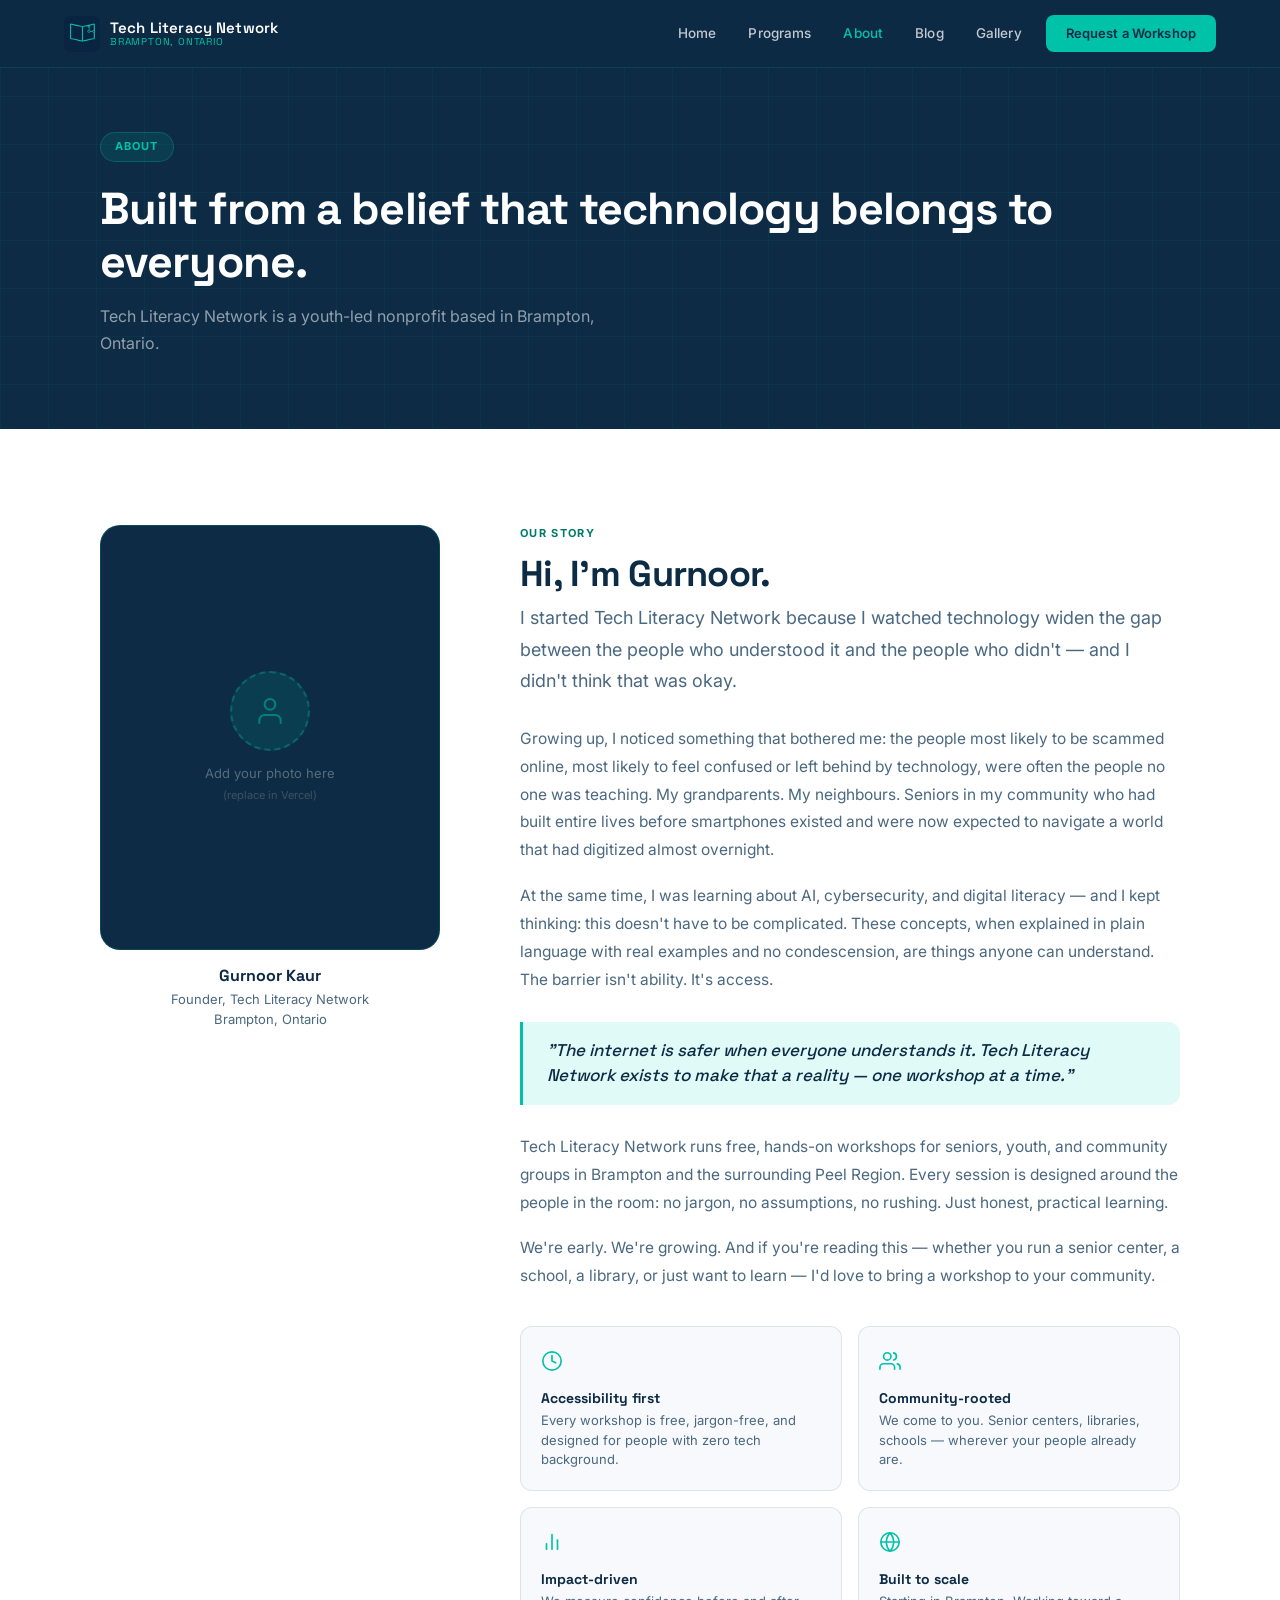
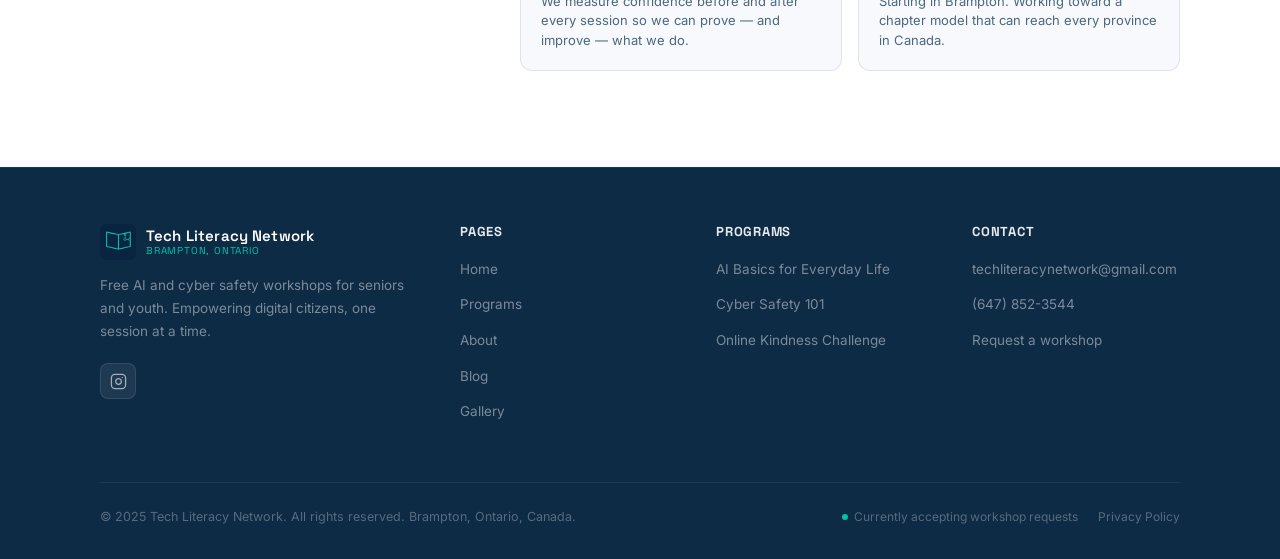
==== about.html @ 80a606f0 "Update about.html" ====
<!DOCTYPE html>
<html lang="en">
<head>
<meta charset="UTF-8">
<meta name="viewport" content="width=device-width, initial-scale=1.0">
<title>About — Tech Literacy Network</title>
<link rel="stylesheet" href="/style.css">
<!-- Google Analytics: replace G-77QTJ9Q20S with your real Measurement ID -->
<script async src="https://www.googletagmanager.com/gtag/js?id=G-77QTJ9Q20S"></script>
<script>
  window.dataLayer = window.dataLayer || [];
  function gtag(){dataLayer.push(arguments);}
  gtag('js', new Date());
  gtag('config', 'G-77QTJ9Q20S');
</script>

</head>
<body>
<nav id="main-nav">
  <a class="nav-brand" href="/">
    <img src="/logo.png" width="36" height="36" alt="Tech Literacy Network logo" style="display:block;border-radius:6px">
    <div class="nav-brand-text">Tech Literacy Network<span>Brampton, Ontario</span></div>
  </a>
  <ul class="nav-links" id="nav-links">
    <li><a href="/">Home</a></li>
    <li><a href="/programs">Programs</a></li>
    <li><a href="/about" class="active">About</a></li>
    <li><a href="/blog">Blog</a></li>
    <li><a href="/gallery">Gallery</a></li>
    <li><a href="/contact" class="nav-cta">Request a Workshop</a></li>
  </ul>
  <button class="nav-toggle" id="nav-toggle" aria-label="Toggle menu">
    <span></span><span></span><span></span>
  </button>
</nav>

  <div class="prog-page-hero">
    <div class="hero-grid-bg"></div>
    <div class="prog-page-inner">
      <div class="page-hero-tag">About</div>
      <h1 class="page-hero-title">Built from a belief that technology belongs to everyone.</h1>
      <p class="page-hero-sub">Tech Literacy Network is a youth-led nonprofit based in Brampton, Ontario.</p>
    </div>
  </div>

  <section>
    <div class="about-split">
      <div class="about-photo-wrap">
        <div class="about-photo-box">
          <div class="about-photo-placeholder">
            <div class="about-photo-placeholder-circle"><svg width="32" height="32" viewBox="0 0 24 24" fill="none" stroke="rgba(0,194,168,0.5)" stroke-width="1.5" stroke-linecap="round" stroke-linejoin="round"><path d="M20 21v-2a4 4 0 0 0-4-4H8a4 4 0 0 0-4 4v2"/><circle cx="12" cy="7" r="4"/></svg></div>
            <span>Add your photo here<br><span style="font-size:11px;opacity:0.6">(replace in Vercel)</span></span>
          </div>
        </div>
        <div class="about-photo-caption">
          <strong>Gurnoor Kaur</strong>
          Founder, Tech Literacy Network<br>Brampton, Ontario
        </div>
      </div>
      <div class="about-content">
        <div class="section-label">Our story</div>
        <h2>Hi, I'm Gurnoor.</h2>
        <p class="about-lead">I started Tech Literacy Network because I watched technology widen the gap between the people who understood it and the people who didn't — and I didn't think that was okay.</p>
        <div class="about-body">
          <p>Growing up, I noticed something that bothered me: the people most likely to be scammed online, most likely to feel confused or left behind by technology, were often the people no one was teaching. My grandparents. My neighbours. Seniors in my community who had built entire lives before smartphones existed and were now expected to navigate a world that had digitized almost overnight.</p>
          <p>At the same time, I was learning about AI, cybersecurity, and digital literacy — and I kept thinking: this doesn't have to be complicated. These concepts, when explained in plain language with real examples and no condescension, are things anyone can understand. The barrier isn't ability. It's access.</p>
          <div class="about-quote"><p>"The internet is safer when everyone understands it. Tech Literacy Network exists to make that a reality — one workshop at a time."</p></div>
          <p>Tech Literacy Network runs free, hands-on workshops for seniors, youth, and community groups in Brampton and the surrounding Peel Region. Every session is designed around the people in the room: no jargon, no assumptions, no rushing. Just honest, practical learning.</p>
          <p>We're early. We're growing. And if you're reading this — whether you run a senior center, a school, a library, or just want to learn — I'd love to bring a workshop to your community.</p>
        </div>
        <div class="about-values">
          <div class="value-card"><div class="value-card-icon"><svg width="22" height="22" viewBox="0 0 24 24" fill="none" stroke="#00C2A8" stroke-width="1.8" stroke-linecap="round" stroke-linejoin="round"><circle cx="12" cy="12" r="10"/><polyline points="12 6 12 12 16 14"/></svg></div><h4>Accessibility first</h4><p>Every workshop is free, jargon-free, and designed for people with zero tech background.</p></div>
          <div class="value-card"><div class="value-card-icon"><svg width="22" height="22" viewBox="0 0 24 24" fill="none" stroke="#00C2A8" stroke-width="1.8" stroke-linecap="round" stroke-linejoin="round"><path d="M17 21v-2a4 4 0 0 0-4-4H5a4 4 0 0 0-4 4v2"/><circle cx="9" cy="7" r="4"/><path d="M23 21v-2a4 4 0 0 0-3-3.87"/><path d="M16 3.13a4 4 0 0 1 0 7.75"/></svg></div><h4>Community-rooted</h4><p>We come to you. Senior centers, libraries, schools — wherever your people already are.</p></div>
          <div class="value-card"><div class="value-card-icon"><svg width="22" height="22" viewBox="0 0 24 24" fill="none" stroke="#00C2A8" stroke-width="1.8" stroke-linecap="round" stroke-linejoin="round"><line x1="18" y1="20" x2="18" y2="10"/><line x1="12" y1="20" x2="12" y2="4"/><line x1="6" y1="20" x2="6" y2="14"/></svg></div><h4>Impact-driven</h4><p>We measure confidence before and after every session so we can prove — and improve — what we do.</p></div>
          <div class="value-card"><div class="value-card-icon"><svg width="22" height="22" viewBox="0 0 24 24" fill="none" stroke="#00C2A8" stroke-width="1.8" stroke-linecap="round" stroke-linejoin="round"><circle cx="12" cy="12" r="10"/><line x1="2" y1="12" x2="22" y2="12"/><path d="M12 2a15.3 15.3 0 0 1 4 10 15.3 15.3 0 0 1-4 10 15.3 15.3 0 0 1-4-10 15.3 15.3 0 0 1 4-10z"/></svg></div><h4>Built to scale</h4><p>Starting in Brampton. Working toward a chapter model that can reach every province in Canada.</p></div>
        </div>
      </div>
    </div>
  </section>

<footer>
  <div class="footer-inner">
    <div class="footer-top">
      <div class="footer-brand">
        <a class="nav-brand" href="/" style="margin-bottom:0">
          <img src="/logo.png" width="36" height="36" alt="Tech Literacy Network logo" style="display:block;border-radius:6px">
          <div class="nav-brand-text" style="color:white">Tech Literacy Network<span>Brampton, Ontario</span></div>
        </a>
        <p>Free AI and cyber safety workshops for seniors and youth. Empowering digital citizens, one session at a time.</p>
        <div class="footer-social">
          <a class="social-btn" href="https://instagram.com/techliteracynetwork" target="_blank" aria-label="Instagram">
            <svg width="17" height="17" viewBox="0 0 24 24" fill="none" stroke="rgba(255,255,255,0.6)" stroke-width="1.8" stroke-linecap="round" stroke-linejoin="round"><rect x="2" y="2" width="20" height="20" rx="5" ry="5"/><path d="M16 11.37A4 4 0 1 1 12.63 8 4 4 0 0 1 16 11.37z"/><line x1="17.5" y1="6.5" x2="17.51" y2="6.5"/></svg>
          </a>
        </div>
      </div>
      <div class="footer-col">
        <h4>Pages</h4>
        <ul>
          <li><a href="/">Home</a></li>
          <li><a href="/programs">Programs</a></li>
          <li><a href="/about">About</a></li>
          <li><a href="/blog">Blog</a></li>
          <li><a href="/gallery">Gallery</a></li>
        </ul>
      </div>
      <div class="footer-col">
        <h4>Programs</h4>
        <ul>
          <li><a href="/programs">AI Basics for Everyday Life</a></li>
          <li><a href="/programs">Cyber Safety 101</a></li>
          <li><a href="/programs">Online Kindness Challenge</a></li>
        </ul>
      </div>
      <div class="footer-col">
        <h4>Contact</h4>
        <ul>
          <li><a href="mailto:techliteracynetwork@gmail.com">techliteracynetwork@gmail.com</a></li>
          <li><a href="tel:6478523544">(647) 852-3544</a></li>
          <li><a href="/contact">Request a workshop</a></li>
        </ul>
      </div>
    </div>
    <div class="footer-bottom">
      <p>© 2025 Tech Literacy Network. All rights reserved. Brampton, Ontario, Canada.</p>
      <div style="display:flex;align-items:center;gap:20px;flex-wrap:wrap">
        <div class="footer-badge">Currently accepting workshop requests</div>
        <a href="/privacy" style="font-size:12px;color:rgba(255,255,255,0.3);text-decoration:none;transition:color 0.2s" onmouseover="this.style.color='#00C2A8'" onmouseout="this.style.color='rgba(255,255,255,0.3)'">Privacy Policy</a>
      </div>
    </div>
  </div>
</footer>
<script>
  document.getElementById('nav-toggle').addEventListener('click', function() {
    document.getElementById('nav-links').classList.toggle('open');
  });
</script>
</body>
</html>
---- style.css ----
@import url('https://fonts.googleapis.com/css2?family=Inter:wght@300;400;500;600;700&family=Space+Grotesk:wght@400;500;600;700&display=swap');

:root {
  --navy: #0D2B45;
  --teal: #00C2A8;
  --teal-dark: #009688;
  --teal-dim: #007A6B;
  --aqua: #E0FAF7;
  --cool-white: #F7F9FC;
  --white: #FFFFFF;
  --text-primary: #0D2B45;
  --text-secondary: #4A6880;
  --text-light: #7B9EB8;
  --border: rgba(13,43,69,0.10);
  --border-strong: rgba(13,43,69,0.18);
  --nav-h: 68px;
}

*, *::before, *::after { box-sizing: border-box; margin: 0; padding: 0; }
html { scroll-behavior: smooth; }
body { font-family: 'Inter', sans-serif; color: var(--text-primary); background: var(--white); font-size: 16px; line-height: 1.6; overflow-x: hidden; }
h1, h2, h3, h4 { font-family: 'Space Grotesk', sans-serif; line-height: 1.2; }
.logo-svg { display: block; }

/* NAV */
nav { position: fixed; top: 0; left: 0; right: 0; height: var(--nav-h); background: rgba(13,43,69,0.97); backdrop-filter: blur(12px); -webkit-backdrop-filter: blur(12px); border-bottom: 1px solid rgba(0,194,168,0.15); z-index: 1000; display: flex; align-items: center; padding: 0 5%; gap: 2rem; }
.nav-brand { display: flex; align-items: center; gap: 10px; text-decoration: none; flex-shrink: 0; }
.nav-brand-text { font-family: 'Space Grotesk', sans-serif; font-size: 15px; font-weight: 600; color: var(--white); letter-spacing: 0.01em; line-height: 1.1; }
.nav-brand-text span { display: block; font-size: 10px; font-weight: 400; color: var(--teal); letter-spacing: 0.08em; text-transform: uppercase; }
.nav-links { display: flex; align-items: center; gap: 0; list-style: none; margin-left: auto; }
.nav-links a { display: block; padding: 8px 16px; color: rgba(255,255,255,0.75); text-decoration: none; font-size: 13.5px; font-weight: 500; letter-spacing: 0.01em; transition: color 0.2s; border-radius: 6px; }
.nav-links a:hover { color: var(--teal); }
.nav-links a.active { color: var(--teal); }
.nav-cta { margin-left: 8px; padding: 8px 20px !important; background: var(--teal) !important; color: var(--navy) !important; border-radius: 8px !important; font-weight: 600 !important; font-size: 13px !important; transition: background 0.2s, transform 0.15s !important; }
.nav-cta:hover { background: #00d9bc !important; transform: translateY(-1px); color: var(--navy) !important; }
.nav-toggle { display: none; flex-direction: column; gap: 5px; cursor: pointer; margin-left: auto; padding: 4px; background: none; border: none; }
.nav-toggle span { display: block; width: 22px; height: 2px; background: white; border-radius: 2px; transition: 0.3s; }

/* SECTIONS */
section { padding: 96px 5%; }
.section-inner { max-width: 1080px; margin: 0 auto; }

/* HERO */
.hero { padding-top: calc(var(--nav-h) + 80px); padding-bottom: 100px; background: var(--navy); position: relative; overflow: hidden; }
.hero-grid-bg { position: absolute; inset: 0; background-image: linear-gradient(rgba(0,194,168,0.06) 1px, transparent 1px), linear-gradient(90deg, rgba(0,194,168,0.06) 1px, transparent 1px); background-size: 48px 48px; pointer-events: none; }
.hero-glow { position: absolute; width: 600px; height: 600px; border-radius: 50%; background: radial-gradient(circle, rgba(0,194,168,0.12) 0%, transparent 70%); top: -100px; right: -100px; pointer-events: none; }
.hero-inner { max-width: 1080px; margin: 0 auto; position: relative; z-index: 1; display: grid; grid-template-columns: 1fr 420px; gap: 64px; align-items: center; }
.hero-tag { display: inline-flex; align-items: center; gap: 8px; background: rgba(0,194,168,0.12); border: 1px solid rgba(0,194,168,0.25); color: var(--teal); font-size: 12px; font-weight: 600; letter-spacing: 0.08em; text-transform: uppercase; padding: 6px 14px; border-radius: 100px; margin-bottom: 24px; }
.hero-tag::before { content: ''; width: 6px; height: 6px; border-radius: 50%; background: var(--teal); animation: pulse-dot 2s infinite; }
@keyframes pulse-dot { 0%, 100% { opacity: 1; transform: scale(1); } 50% { opacity: 0.4; transform: scale(0.7); } }
.hero h1 { font-size: clamp(32px, 4vw, 52px); font-weight: 700; color: var(--white); margin-bottom: 20px; letter-spacing: -0.02em; }
.hero h1 em { font-style: normal; color: var(--teal); }
.hero-sub { font-size: 17px; color: rgba(255,255,255,0.6); line-height: 1.7; margin-bottom: 36px; max-width: 500px; }
.hero-actions { display: flex; gap: 12px; flex-wrap: wrap; }

/* BUTTONS */
.btn-primary { display: inline-flex; align-items: center; gap: 8px; background: var(--teal); color: var(--navy); font-family: 'Space Grotesk', sans-serif; font-weight: 700; font-size: 14px; padding: 14px 28px; border-radius: 10px; text-decoration: none; border: none; cursor: pointer; transition: background 0.2s, transform 0.15s; letter-spacing: 0.01em; }
.btn-primary:hover { background: #00d9bc; transform: translateY(-2px); }
.btn-ghost { display: inline-flex; align-items: center; gap: 8px; background: transparent; color: rgba(255,255,255,0.8); font-family: 'Space Grotesk', sans-serif; font-weight: 600; font-size: 14px; padding: 13px 24px; border-radius: 10px; text-decoration: none; border: 1px solid rgba(255,255,255,0.2); cursor: pointer; transition: border-color 0.2s, color 0.2s; }
.btn-ghost:hover { border-color: var(--teal); color: var(--teal); }
.btn-teal-outline { display: inline-flex; align-items: center; gap: 8px; background: transparent; color: var(--teal-dim); font-family: 'Space Grotesk', sans-serif; font-weight: 700; font-size: 14px; padding: 13px 24px; border-radius: 10px; text-decoration: none; border: 1.5px solid var(--teal); cursor: pointer; transition: background 0.2s, color 0.2s; }
.btn-teal-outline:hover { background: var(--teal); color: var(--navy); }

/* HERO CARD */
.hero-card { background: rgba(255,255,255,0.04); border: 1px solid rgba(0,194,168,0.2); border-radius: 20px; padding: 32px; backdrop-filter: blur(8px); }
.hero-card-title { font-family: 'Space Grotesk', sans-serif; font-size: 13px; font-weight: 600; color: var(--teal); text-transform: uppercase; letter-spacing: 0.08em; margin-bottom: 20px; }
.hero-stat-row { display: flex; flex-direction: column; gap: 16px; }
.hero-stat { display: flex; align-items: center; gap: 16px; padding: 14px 16px; background: rgba(0,194,168,0.06); border: 1px solid rgba(0,194,168,0.12); border-radius: 12px; }
.hero-stat-icon { width: 40px; height: 40px; border-radius: 10px; background: rgba(0,194,168,0.15); display: flex; align-items: center; justify-content: center; flex-shrink: 0; }
.hero-stat-label { font-size: 13px; color: rgba(255,255,255,0.5); margin-bottom: 2px; }
.hero-stat-value { font-family: 'Space Grotesk', sans-serif; font-size: 15px; font-weight: 600; color: var(--white); }

/* TRUST BAR */
.trust-bar { background: var(--aqua); padding: 28px 5%; border-top: 1px solid rgba(0,194,168,0.2); border-bottom: 1px solid rgba(0,194,168,0.2); }
.trust-bar-inner { max-width: 1080px; margin: 0 auto; display: flex; align-items: center; justify-content: center; gap: 48px; flex-wrap: wrap; }
.trust-item { display: flex; align-items: center; gap: 10px; font-size: 14px; color: var(--teal-dim); font-weight: 500; }
.trust-icon { width: 32px; height: 32px; background: rgba(0,194,168,0.15); border-radius: 8px; display: flex; align-items: center; justify-content: center; }

/* SECTION LABELS */
.section-label { font-size: 11px; font-weight: 700; letter-spacing: 0.12em; text-transform: uppercase; color: var(--teal-dim); margin-bottom: 10px; }
.section-title { font-size: clamp(26px, 3vw, 38px); font-weight: 700; color: var(--navy); letter-spacing: -0.02em; margin-bottom: 14px; }
.section-sub { font-size: 16px; color: var(--text-secondary); line-height: 1.7; max-width: 560px; }
.section-header { margin-bottom: 56px; }
.section-header.center { text-align: center; }
.section-header.center .section-sub { margin: 0 auto; }

/* HOME PROGRAMS GRID */
.programs-grid { display: grid; grid-template-columns: repeat(3, 1fr); gap: 24px; }
.program-card { background: var(--white); border: 1px solid var(--border); border-radius: 16px; padding: 32px 28px; position: relative; overflow: hidden; transition: border-color 0.2s, transform 0.2s; cursor: pointer; text-decoration: none; display: block; }
.program-card::before { content: ''; position: absolute; top: 0; left: 0; right: 0; height: 3px; background: var(--teal); transform: scaleX(0); transform-origin: left; transition: transform 0.3s; }
.program-card:hover { border-color: rgba(0,194,168,0.4); transform: translateY(-4px); }
.program-card:hover::before { transform: scaleX(1); }
.prog-icon { width: 52px; height: 52px; border-radius: 14px; background: var(--aqua); display: flex; align-items: center; justify-content: center; margin-bottom: 20px; }
.prog-title { font-family: 'Space Grotesk', sans-serif; font-size: 18px; font-weight: 700; color: var(--navy); margin-bottom: 10px; }
.prog-desc { font-size: 14px; color: var(--text-secondary); line-height: 1.65; margin-bottom: 20px; }
.prog-link { font-size: 13px; font-weight: 600; color: var(--teal-dim); text-decoration: none; display: inline-flex; align-items: center; gap: 4px; transition: gap 0.2s, color 0.2s; }
.prog-link:hover { color: var(--teal); gap: 8px; }

/* HOW IT WORKS */
.how-bg { background: var(--cool-white); }
.steps-grid { display: grid; grid-template-columns: repeat(3, 1fr); gap: 32px; position: relative; }
.steps-grid::before { content: ''; position: absolute; top: 28px; left: calc(16.67% + 16px); right: calc(16.67% + 16px); height: 1px; background: linear-gradient(90deg, var(--teal), rgba(0,194,168,0.2), var(--teal)); }
.step { text-align: center; padding: 28px 20px; }
.step-num { width: 56px; height: 56px; border-radius: 50%; background: var(--navy); border: 2px solid var(--teal); display: flex; align-items: center; justify-content: center; font-family: 'Space Grotesk', sans-serif; font-size: 18px; font-weight: 700; color: var(--teal); margin: 0 auto 20px; position: relative; z-index: 1; }
.step h3 { font-size: 17px; font-weight: 700; color: var(--navy); margin-bottom: 8px; }
.step p { font-size: 14px; color: var(--text-secondary); line-height: 1.6; }

/* IMPACT */
.impact-grid { display: grid; grid-template-columns: repeat(3, 1fr); gap: 24px; }
.impact-card { background: var(--navy); border-radius: 16px; padding: 36px 28px; text-align: center; position: relative; overflow: hidden; }
.impact-card::after { content: ''; position: absolute; bottom: -20px; right: -20px; width: 100px; height: 100px; border-radius: 50%; background: rgba(0,194,168,0.08); }
.impact-soon { font-family: 'Space Grotesk', sans-serif; font-size: 28px; font-weight: 700; color: var(--teal); margin-bottom: 6px; }
.impact-label { font-size: 14px; color: rgba(255,255,255,0.6); margin-bottom: 10px; }
.impact-badge { display: inline-block; background: rgba(0,194,168,0.12); border: 1px solid rgba(0,194,168,0.2); color: var(--teal); font-size: 11px; font-weight: 600; letter-spacing: 0.06em; padding: 3px 10px; border-radius: 100px; text-transform: uppercase; }

/* PAGE HEROES (inner pages) */
.prog-page-hero { background: var(--navy); padding: calc(var(--nav-h) + 64px) 5% 72px; position: relative; overflow: hidden; }
.prog-page-hero .hero-grid-bg { position: absolute; inset: 0; }
.prog-page-inner { max-width: 1080px; margin: 0 auto; position: relative; z-index: 1; }
.page-hero-tag { display: inline-block; background: rgba(0,194,168,0.12); border: 1px solid rgba(0,194,168,0.25); color: var(--teal); font-size: 11px; font-weight: 700; letter-spacing: 0.1em; text-transform: uppercase; padding: 5px 14px; border-radius: 100px; margin-bottom: 20px; }
.page-hero-title { font-size: clamp(28px, 3.5vw, 46px); font-weight: 700; color: var(--white); letter-spacing: -0.02em; margin-bottom: 14px; }
.page-hero-sub { font-size: 16px; color: rgba(255,255,255,0.55); max-width: 540px; line-height: 1.7; }

/* PROGRAMS PAGE */
.prog-section { padding: 80px 5%; }
.prog-section:nth-child(even) { background: var(--cool-white); }
.prog-full { max-width: 1080px; margin: 0 auto; display: grid; grid-template-columns: 1fr 1fr; gap: 72px; align-items: center; }
.prog-full.flip { direction: rtl; }
.prog-full.flip > * { direction: ltr; }
.prog-full-icon { width: 64px; height: 64px; border-radius: 18px; background: var(--aqua); display: flex; align-items: center; justify-content: center; margin-bottom: 24px; border: 1px solid rgba(0,194,168,0.25); }
.prog-full h2 { font-size: 28px; font-weight: 700; color: var(--navy); margin-bottom: 12px; letter-spacing: -0.02em; }
.prog-full-sub { font-size: 14px; font-weight: 600; color: var(--teal-dim); text-transform: uppercase; letter-spacing: 0.08em; margin-bottom: 16px; }
.prog-full p { font-size: 15px; color: var(--text-secondary); line-height: 1.75; margin-bottom: 20px; }
.prog-topics { list-style: none; display: flex; flex-direction: column; gap: 10px; margin-bottom: 28px; }
.prog-topics li { display: flex; align-items: flex-start; gap: 10px; font-size: 14px; color: var(--text-secondary); }
.prog-topics li::before { content: ''; width: 18px; height: 18px; border-radius: 50%; background: var(--aqua); border: 1.5px solid var(--teal); display: flex; align-items: center; justify-content: center; flex-shrink: 0; margin-top: 2px; background-image: url("data:image/svg+xml,%3Csvg width='10' height='8' viewBox='0 0 10 8' fill='none' xmlns='http://www.w3.org/2000/svg'%3E%3Cpath d='M1 4L3.5 6.5L9 1' stroke='%2300C2A8' stroke-width='1.5' stroke-linecap='round' stroke-linejoin='round'/%3E%3C/svg%3E"); background-repeat: no-repeat; background-position: center; }
.prog-visual { background: var(--navy); border-radius: 24px; padding: 48px 36px; border: 1px solid rgba(0,194,168,0.15); position: relative; overflow: hidden; }
.prog-visual .hero-grid-bg { position: absolute; inset: 0; border-radius: 24px; }
.prog-visual-inner { position: relative; z-index: 1; display: flex; flex-direction: column; gap: 14px; }
.prog-visual-item { background: rgba(0,194,168,0.08); border: 1px solid rgba(0,194,168,0.15); border-radius: 12px; padding: 16px 18px; display: flex; align-items: center; gap: 14px; }
.prog-visual-item-icon { width: 40px; height: 40px; border-radius: 10px; background: rgba(0,194,168,0.12); display: flex; align-items: center; justify-content: center; flex-shrink: 0; }
.prog-visual-item-text { font-size: 13px; color: rgba(255,255,255,0.75); line-height: 1.4; }
.prog-visual-item-title { font-family: 'Space Grotesk', sans-serif; font-size: 14px; font-weight: 600; color: var(--white); margin-bottom: 2px; }

/* ABOUT */
.about-split { max-width: 1080px; margin: 0 auto; display: grid; grid-template-columns: 340px 1fr; gap: 80px; align-items: start; }
.about-photo-wrap { position: sticky; top: calc(var(--nav-h) + 32px); }
.about-photo-box { border-radius: 20px; overflow: hidden; background: var(--navy); border: 1px solid rgba(0,194,168,0.2); aspect-ratio: 4/5; display: flex; align-items: center; justify-content: center; position: relative; }
.about-photo-placeholder { display: flex; flex-direction: column; align-items: center; gap: 12px; color: rgba(255,255,255,0.3); font-size: 13px; text-align: center; padding: 24px; }
.about-photo-placeholder-circle { width: 80px; height: 80px; border-radius: 50%; background: rgba(0,194,168,0.12); border: 2px dashed rgba(0,194,168,0.3); display: flex; align-items: center; justify-content: center; }
.about-photo-caption { margin-top: 14px; text-align: center; font-size: 13px; color: var(--text-secondary); line-height: 1.5; }
.about-photo-caption strong { display: block; font-family: 'Space Grotesk', sans-serif; font-size: 16px; font-weight: 700; color: var(--navy); margin-bottom: 2px; }
.about-content h2 { font-size: 36px; font-weight: 700; color: var(--navy); letter-spacing: -0.02em; margin-bottom: 6px; }
.about-lead { font-size: 18px; color: var(--text-secondary); line-height: 1.75; margin-bottom: 28px; font-weight: 400; }
.about-body { font-size: 15.5px; color: var(--text-secondary); line-height: 1.8; }
.about-body p { margin-bottom: 18px; }
.about-quote { border-left: 3px solid var(--teal); padding: 16px 24px; margin: 28px 0; background: var(--aqua); border-radius: 0 12px 12px 0; }
.about-quote p { font-family: 'Space Grotesk', sans-serif; font-size: 17px; font-weight: 500; color: var(--navy); line-height: 1.5; margin: 0; font-style: italic; }
.about-values { display: grid; grid-template-columns: 1fr 1fr; gap: 16px; margin-top: 36px; }
.value-card { background: var(--cool-white); border: 1px solid var(--border); border-radius: 12px; padding: 20px; }
.value-card-icon { font-size: 22px; margin-bottom: 8px; }
.value-card h4 { font-size: 14px; font-weight: 700; color: var(--navy); margin-bottom: 4px; }
.value-card p { font-size: 13px; color: var(--text-secondary); line-height: 1.5; }

/* BLOG */
.blog-grid { display: grid; grid-template-columns: repeat(3, 1fr); gap: 28px; }
.blog-card { background: var(--white); border: 1px solid var(--border); border-radius: 16px; overflow: hidden; transition: border-color 0.2s, transform 0.2s; cursor: pointer; text-decoration: none; display: block; }
.blog-card:hover { border-color: rgba(0,194,168,0.4); transform: translateY(-4px); }
.blog-thumb { height: 160px; background: var(--navy); display: flex; align-items: center; justify-content: center; position: relative; overflow: hidden; }
.blog-thumb-icon { position: relative; z-index: 1; width: 64px; height: 64px; border-radius: 50%; background: rgba(0,194,168,0.15); border: 1.5px solid rgba(0,194,168,0.3); display: flex; align-items: center; justify-content: center; }
.blog-body { padding: 24px 22px; }
.blog-tag { display: inline-block; background: var(--aqua); color: var(--teal-dim); font-size: 11px; font-weight: 700; letter-spacing: 0.07em; text-transform: uppercase; padding: 3px 10px; border-radius: 100px; margin-bottom: 12px; }
.blog-title { font-family: 'Space Grotesk', sans-serif; font-size: 17px; font-weight: 700; color: var(--navy); margin-bottom: 8px; line-height: 1.3; }
.blog-excerpt { font-size: 13.5px; color: var(--text-secondary); line-height: 1.6; margin-bottom: 16px; }
.blog-meta { font-size: 12px; color: var(--text-light); display: flex; align-items: center; gap: 12px; }
.blog-meta-dot { width: 3px; height: 3px; border-radius: 50%; background: var(--text-light); }

/* GALLERY */
.gallery-grid { display: grid; grid-template-columns: repeat(3, 1fr); gap: 16px; }
.gallery-item { border-radius: 14px; overflow: hidden; background: var(--navy); border: 1px solid rgba(0,194,168,0.12); aspect-ratio: 4/3; display: flex; align-items: center; justify-content: center; position: relative; cursor: pointer; transition: border-color 0.2s; }
.gallery-item:first-child { grid-column: span 2; grid-row: span 2; aspect-ratio: auto; }
.gallery-item:hover { border-color: rgba(0,194,168,0.4); }
.gallery-placeholder { position: relative; z-index: 1; text-align: center; color: rgba(255,255,255,0.25); font-size: 13px; display: flex; flex-direction: column; align-items: center; gap: 8px; }
.gallery-caption { position: absolute; bottom: 0; left: 0; right: 0; padding: 12px 14px; background: linear-gradient(transparent, rgba(13,43,69,0.85)); font-size: 12.5px; color: rgba(255,255,255,0.7); font-weight: 500; z-index: 2; opacity: 0; transition: opacity 0.2s; }
.gallery-item:hover .gallery-caption { opacity: 1; }

/* CONTACT */
.contact-grid { max-width: 1080px; margin: 0 auto; display: grid; grid-template-columns: 1fr 1.4fr; gap: 72px; align-items: start; }
.contact-info h2 { font-size: 30px; font-weight: 700; color: var(--navy); margin-bottom: 14px; letter-spacing: -0.02em; }
.contact-info p { font-size: 15px; color: var(--text-secondary); line-height: 1.7; margin-bottom: 32px; }
.contact-detail { display: flex; align-items: flex-start; gap: 14px; padding: 18px 0; border-top: 1px solid var(--border); }
.contact-detail:last-of-type { border-bottom: 1px solid var(--border); }
.contact-detail-icon { width: 40px; height: 40px; border-radius: 10px; background: var(--aqua); border: 1px solid rgba(0,194,168,0.2); display: flex; align-items: center; justify-content: center; flex-shrink: 0; }
.contact-detail-label { font-size: 11px; font-weight: 700; text-transform: uppercase; letter-spacing: 0.08em; color: var(--text-light); margin-bottom: 3px; }
.contact-detail-value { font-size: 15px; font-weight: 500; color: var(--navy); }
.contact-form-wrap { background: var(--cool-white); border: 1px solid var(--border); border-radius: 20px; padding: 40px 36px; }
.form-title { font-family: 'Space Grotesk', sans-serif; font-size: 20px; font-weight: 700; color: var(--navy); margin-bottom: 6px; }
.form-sub { font-size: 13.5px; color: var(--text-secondary); margin-bottom: 28px; }
.form-row { display: grid; grid-template-columns: 1fr 1fr; gap: 16px; }
.form-group { display: flex; flex-direction: column; gap: 6px; margin-bottom: 16px; }
.form-group.full { grid-column: span 2; }
.form-group label { font-size: 12.5px; font-weight: 600; color: var(--navy); letter-spacing: 0.02em; }
.form-group input, .form-group select, .form-group textarea { width: 100%; padding: 11px 14px; border: 1.5px solid var(--border-strong); border-radius: 10px; font-family: 'Inter', sans-serif; font-size: 14px; color: var(--navy); background: var(--white); outline: none; transition: border-color 0.2s; -webkit-appearance: none; }
.form-group input:focus, .form-group select:focus, .form-group textarea:focus { border-color: var(--teal); box-shadow: 0 0 0 3px rgba(0,194,168,0.12); }
.form-group textarea { resize: vertical; min-height: 110px; }
.form-submit { width: 100%; padding: 14px; background: var(--navy); color: var(--white); font-family: 'Space Grotesk', sans-serif; font-weight: 700; font-size: 15px; border: none; border-radius: 10px; cursor: pointer; transition: background 0.2s, transform 0.15s; margin-top: 8px; display: flex; align-items: center; justify-content: center; gap: 8px; }
.form-submit:hover { background: var(--teal); color: var(--navy); transform: translateY(-1px); }
.form-note { font-size: 12px; color: var(--text-light); text-align: center; margin-top: 12px; }
.form-success { display: none; text-align: center; padding: 48px 24px; }
.form-success-icon { width: 64px; height: 64px; border-radius: 50%; background: var(--aqua); border: 2px solid var(--teal); display: flex; align-items: center; justify-content: center; margin: 0 auto 16px; }
.form-success h3 { font-size: 22px; font-weight: 700; color: var(--navy); margin-bottom: 8px; }
.form-success p { font-size: 14px; color: var(--text-secondary); line-height: 1.6; }

/* FOOTER */
footer { background: var(--navy); padding: 56px 5% 32px; border-top: 1px solid rgba(0,194,168,0.15); }
.footer-inner { max-width: 1080px; margin: 0 auto; }
.footer-top { display: grid; grid-template-columns: 1.5fr 1fr 1fr 1fr; gap: 48px; margin-bottom: 48px; }
.footer-brand p { font-size: 13.5px; color: rgba(255,255,255,0.45); line-height: 1.7; margin: 14px 0 20px; }
.footer-social { display: flex; gap: 10px; }
.social-btn { width: 36px; height: 36px; border-radius: 8px; background: rgba(255,255,255,0.07); border: 1px solid rgba(255,255,255,0.1); display: flex; align-items: center; justify-content: center; text-decoration: none; transition: background 0.2s, border-color 0.2s; cursor: pointer; }
.social-btn:hover { background: rgba(0,194,168,0.15); border-color: rgba(0,194,168,0.3); }
.footer-col h4 { font-family: 'Space Grotesk', sans-serif; font-size: 13px; font-weight: 700; color: rgba(255,255,255,0.9); letter-spacing: 0.06em; text-transform: uppercase; margin-bottom: 16px; }
.footer-col ul { list-style: none; }
.footer-col ul li { margin-bottom: 10px; }
.footer-col ul li a { font-size: 13.5px; color: rgba(255,255,255,0.45); text-decoration: none; transition: color 0.2s; }
.footer-col ul li a:hover { color: var(--teal); }
.footer-bottom { border-top: 1px solid rgba(255,255,255,0.07); padding-top: 24px; display: flex; align-items: center; justify-content: space-between; flex-wrap: wrap; gap: 12px; }
.footer-bottom p { font-size: 12.5px; color: rgba(255,255,255,0.3); }
.footer-badge { display: flex; align-items: center; gap: 6px; font-size: 12px; color: rgba(255,255,255,0.3); }
.footer-badge::before { content: ''; width: 6px; height: 6px; border-radius: 50%; background: var(--teal); animation: pulse-dot 2s infinite; }

/* RESPONSIVE */
@media (max-width: 900px) {
  .hero-inner { grid-template-columns: 1fr; }
  .hero-card { display: none; }
  .programs-grid { grid-template-columns: 1fr; }
  .steps-grid { grid-template-columns: 1fr; }
  .steps-grid::before { display: none; }
  .impact-grid { grid-template-columns: 1fr; }
  .prog-full { grid-template-columns: 1fr; gap: 40px; }
  .prog-full.flip { direction: ltr; }
  .about-split { grid-template-columns: 1fr; }
  .about-photo-wrap { position: static; }
  .about-photo-box { aspect-ratio: 3/2; max-width: 320px; }
  .blog-grid { grid-template-columns: 1fr; }
  .gallery-grid { grid-template-columns: 1fr 1fr; }
  .gallery-item:first-child { grid-column: span 2; grid-row: span 1; aspect-ratio: 16/9; }
  .contact-grid { grid-template-columns: 1fr; }
  .footer-top { grid-template-columns: 1fr 1fr; gap: 32px; }
  .form-row { grid-template-columns: 1fr; }
  .form-group.full { grid-column: span 1; }
  .nav-links { display: none; flex-direction: column; position: absolute; top: var(--nav-h); left: 0; right: 0; background: rgba(13,43,69,0.98); padding: 16px; gap: 4px; }
  .nav-links.open { display: flex; }
  .nav-toggle { display: flex; }
  .trust-bar-inner { gap: 24px; }
  .about-values { grid-template-columns: 1fr; }
}
@media (max-width: 580px) {
  section { padding: 64px 5%; }
  .footer-top { grid-template-columns: 1fr; }
  .gallery-grid { grid-template-columns: 1fr; }
  .gallery-item:first-child { grid-column: span 1; aspect-ratio: 4/3; }
}
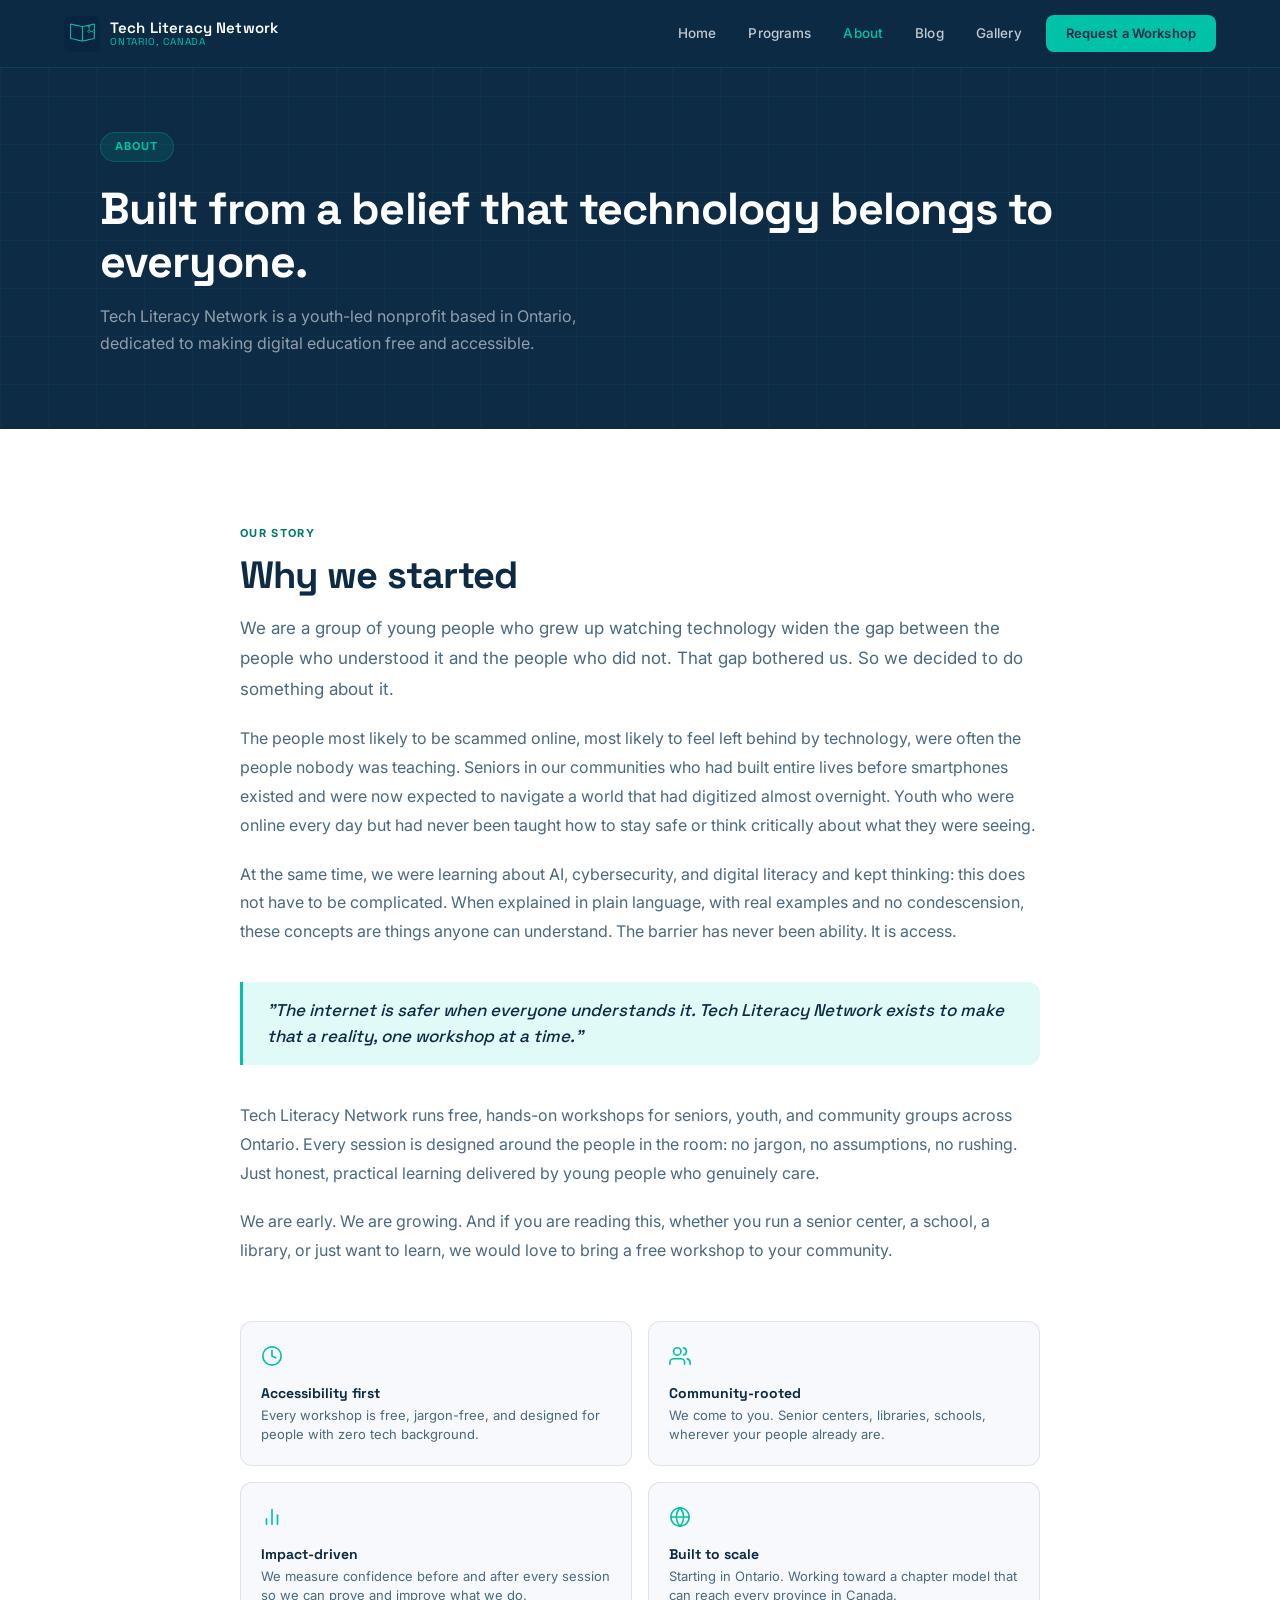
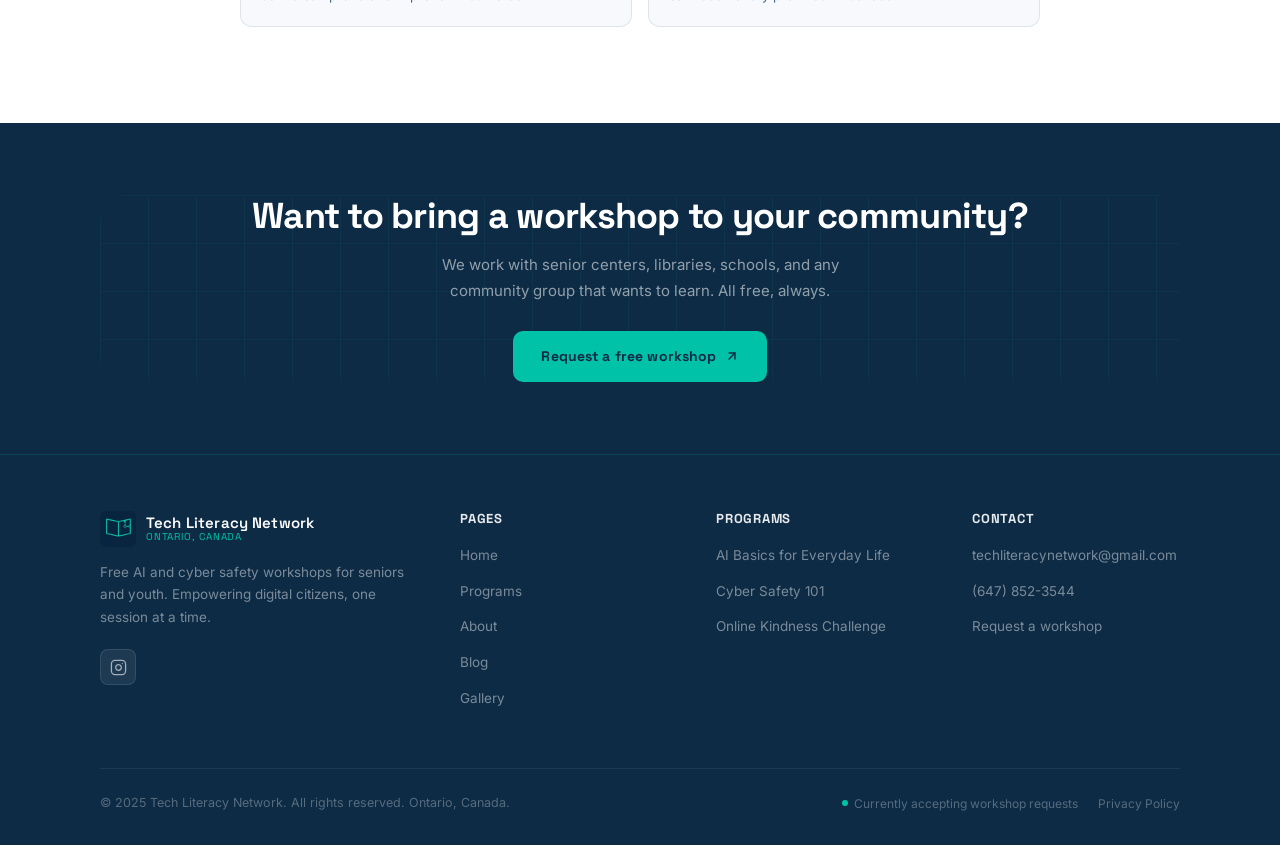
==== commit 5199bf3b: "Update location references and Google Analytics ID" ====
--- a/about.html
+++ b/about.html
@@ -5,21 +5,20 @@
 <meta name="viewport" content="width=device-width, initial-scale=1.0">
 <title>About — Tech Literacy Network</title>
 <link rel="stylesheet" href="/style.css">
-<!-- Google Analytics: replace G-77QTJ9Q20S with your real Measurement ID -->
-<script async src="https://www.googletagmanager.com/gtag/js?id=G-77QTJ9Q20S"></script>
+<!-- Google Analytics: replace G-XXXXXXXXXX with your real Measurement ID -->
+<script async src="https://www.googletagmanager.com/gtag/js?id=G-XXXXXXXXXX"></script>
 <script>
   window.dataLayer = window.dataLayer || [];
   function gtag(){dataLayer.push(arguments);}
   gtag('js', new Date());
-  gtag('config', 'G-77QTJ9Q20S');
+  gtag('config', 'G-XXXXXXXXXX');
 </script>
-
 </head>
 <body>
 <nav id="main-nav">
   <a class="nav-brand" href="/">
     <img src="/logo.png" width="36" height="36" alt="Tech Literacy Network logo" style="display:block;border-radius:6px">
-    <div class="nav-brand-text">Tech Literacy Network<span>Brampton, Ontario</span></div>
+    <div class="nav-brand-text">Tech Literacy Network<span>Ontario, Canada</span></div>
   </a>
   <ul class="nav-links" id="nav-links">
     <li><a href="/">Home</a></li>
@@ -34,49 +33,79 @@
   </button>
 </nav>
 
-  <div class="prog-page-hero">
-    <div class="hero-grid-bg"></div>
-    <div class="prog-page-inner">
-      <div class="page-hero-tag">About</div>
-      <h1 class="page-hero-title">Built from a belief that technology belongs to everyone.</h1>
-      <p class="page-hero-sub">Tech Literacy Network is a youth-led nonprofit based in Brampton, Ontario.</p>
+<div class="prog-page-hero">
+  <div class="hero-grid-bg"></div>
+  <div class="prog-page-inner">
+    <div class="page-hero-tag">About</div>
+    <h1 class="page-hero-title">Built from a belief that technology belongs to everyone.</h1>
+    <p class="page-hero-sub">Tech Literacy Network is a youth-led nonprofit based in Ontario, dedicated to making digital education free and accessible.</p>
+  </div>
+</div>
+
+<section>
+  <div class="section-inner" style="max-width:800px">
+
+    <div style="margin-bottom:56px">
+      <div class="section-label">Our story</div>
+      <h2 class="section-title">Why we started</h2>
+      <p style="font-size:17px;color:var(--text-secondary);line-height:1.8;margin-bottom:20px">We are a group of young people who grew up watching technology widen the gap between the people who understood it and the people who did not. That gap bothered us. So we decided to do something about it.</p>
+      <p style="font-size:16px;color:var(--text-secondary);line-height:1.8;margin-bottom:20px">The people most likely to be scammed online, most likely to feel left behind by technology, were often the people nobody was teaching. Seniors in our communities who had built entire lives before smartphones existed and were now expected to navigate a world that had digitized almost overnight. Youth who were online every day but had never been taught how to stay safe or think critically about what they were seeing.</p>
+      <p style="font-size:16px;color:var(--text-secondary);line-height:1.8;margin-bottom:20px">At the same time, we were learning about AI, cybersecurity, and digital literacy and kept thinking: this does not have to be complicated. When explained in plain language, with real examples and no condescension, these concepts are things anyone can understand. The barrier has never been ability. It is access.</p>
+
+      <div class="about-quote" style="margin:36px 0">
+        <p>"The internet is safer when everyone understands it. Tech Literacy Network exists to make that a reality, one workshop at a time."</p>
+      </div>
+
+      <p style="font-size:16px;color:var(--text-secondary);line-height:1.8;margin-bottom:20px">Tech Literacy Network runs free, hands-on workshops for seniors, youth, and community groups across Ontario. Every session is designed around the people in the room: no jargon, no assumptions, no rushing. Just honest, practical learning delivered by young people who genuinely care.</p>
+      <p style="font-size:16px;color:var(--text-secondary);line-height:1.8">We are early. We are growing. And if you are reading this, whether you run a senior center, a school, a library, or just want to learn, we would love to bring a free workshop to your community.</p>
+    </div>
+
+    <div class="about-values">
+      <div class="value-card">
+        <div class="value-card-icon">
+          <svg width="22" height="22" viewBox="0 0 24 24" fill="none" stroke="#00C2A8" stroke-width="1.8" stroke-linecap="round" stroke-linejoin="round"><circle cx="12" cy="12" r="10"/><polyline points="12 6 12 12 16 14"/></svg>
+        </div>
+        <h4>Accessibility first</h4>
+        <p>Every workshop is free, jargon-free, and designed for people with zero tech background.</p>
+      </div>
+      <div class="value-card">
+        <div class="value-card-icon">
+          <svg width="22" height="22" viewBox="0 0 24 24" fill="none" stroke="#00C2A8" stroke-width="1.8" stroke-linecap="round" stroke-linejoin="round"><path d="M17 21v-2a4 4 0 0 0-4-4H5a4 4 0 0 0-4 4v2"/><circle cx="9" cy="7" r="4"/><path d="M23 21v-2a4 4 0 0 0-3-3.87"/><path d="M16 3.13a4 4 0 0 1 0 7.75"/></svg>
+        </div>
+        <h4>Community-rooted</h4>
+        <p>We come to you. Senior centers, libraries, schools, wherever your people already are.</p>
+      </div>
+      <div class="value-card">
+        <div class="value-card-icon">
+          <svg width="22" height="22" viewBox="0 0 24 24" fill="none" stroke="#00C2A8" stroke-width="1.8" stroke-linecap="round" stroke-linejoin="round"><line x1="18" y1="20" x2="18" y2="10"/><line x1="12" y1="20" x2="12" y2="4"/><line x1="6" y1="20" x2="6" y2="14"/></svg>
+        </div>
+        <h4>Impact-driven</h4>
+        <p>We measure confidence before and after every session so we can prove and improve what we do.</p>
+      </div>
+      <div class="value-card">
+        <div class="value-card-icon">
+          <svg width="22" height="22" viewBox="0 0 24 24" fill="none" stroke="#00C2A8" stroke-width="1.8" stroke-linecap="round" stroke-linejoin="round"><circle cx="12" cy="12" r="10"/><line x1="2" y1="12" x2="22" y2="12"/><path d="M12 2a15.3 15.3 0 0 1 4 10 15.3 15.3 0 0 1-4 10 15.3 15.3 0 0 1-4-10 15.3 15.3 0 0 1 4-10z"/></svg>
+        </div>
+        <h4>Built to scale</h4>
+        <p>Starting in Ontario. Working toward a chapter model that can reach every province in Canada.</p>
+      </div>
+    </div>
+
+  </div>
+</section>
+
+<section style="background:var(--navy);padding:72px 5%">
+  <div style="max-width:1080px;margin:0 auto;text-align:center;position:relative">
+    <div class="hero-grid-bg" style="position:absolute;inset:0;border-radius:24px"></div>
+    <div style="position:relative;z-index:1">
+      <h2 style="font-size:clamp(24px,3vw,36px);font-weight:700;color:var(--white);margin-bottom:14px;letter-spacing:-0.02em">Want to bring a workshop to your community?</h2>
+      <p style="font-size:15px;color:rgba(255,255,255,0.55);max-width:440px;margin:0 auto 28px;line-height:1.7">We work with senior centers, libraries, schools, and any community group that wants to learn. All free, always.</p>
+      <a href="/contact" class="btn-primary">Request a free workshop
+        <svg width="14" height="14" viewBox="0 0 24 24" fill="none" stroke="currentColor" stroke-width="2.5" stroke-linecap="round" stroke-linejoin="round"><path d="M7 17L17 7"/><path d="M7 7h10v10"/></svg>
+      </a>
     </div>
   </div>
-
-  <section>
-    <div class="about-split">
-      <div class="about-photo-wrap">
-        <div class="about-photo-box">
-          <div class="about-photo-placeholder">
-            <div class="about-photo-placeholder-circle"><svg width="32" height="32" viewBox="0 0 24 24" fill="none" stroke="rgba(0,194,168,0.5)" stroke-width="1.5" stroke-linecap="round" stroke-linejoin="round"><path d="M20 21v-2a4 4 0 0 0-4-4H8a4 4 0 0 0-4 4v2"/><circle cx="12" cy="7" r="4"/></svg></div>
-            <span>Add your photo here<br><span style="font-size:11px;opacity:0.6">(replace in Vercel)</span></span>
-          </div>
-        </div>
-        <div class="about-photo-caption">
-          <strong>Gurnoor Kaur</strong>
-          Founder, Tech Literacy Network<br>Brampton, Ontario
-        </div>
-      </div>
-      <div class="about-content">
-        <div class="section-label">Our story</div>
-        <h2>Hi, I'm Gurnoor.</h2>
-        <p class="about-lead">I started Tech Literacy Network because I watched technology widen the gap between the people who understood it and the people who didn't — and I didn't think that was okay.</p>
-        <div class="about-body">
-          <p>Growing up, I noticed something that bothered me: the people most likely to be scammed online, most likely to feel confused or left behind by technology, were often the people no one was teaching. My grandparents. My neighbours. Seniors in my community who had built entire lives before smartphones existed and were now expected to navigate a world that had digitized almost overnight.</p>
-          <p>At the same time, I was learning about AI, cybersecurity, and digital literacy — and I kept thinking: this doesn't have to be complicated. These concepts, when explained in plain language with real examples and no condescension, are things anyone can understand. The barrier isn't ability. It's access.</p>
-          <div class="about-quote"><p>"The internet is safer when everyone understands it. Tech Literacy Network exists to make that a reality — one workshop at a time."</p></div>
-          <p>Tech Literacy Network runs free, hands-on workshops for seniors, youth, and community groups in Brampton and the surrounding Peel Region. Every session is designed around the people in the room: no jargon, no assumptions, no rushing. Just honest, practical learning.</p>
-          <p>We're early. We're growing. And if you're reading this — whether you run a senior center, a school, a library, or just want to learn — I'd love to bring a workshop to your community.</p>
-        </div>
-        <div class="about-values">
-          <div class="value-card"><div class="value-card-icon"><svg width="22" height="22" viewBox="0 0 24 24" fill="none" stroke="#00C2A8" stroke-width="1.8" stroke-linecap="round" stroke-linejoin="round"><circle cx="12" cy="12" r="10"/><polyline points="12 6 12 12 16 14"/></svg></div><h4>Accessibility first</h4><p>Every workshop is free, jargon-free, and designed for people with zero tech background.</p></div>
-          <div class="value-card"><div class="value-card-icon"><svg width="22" height="22" viewBox="0 0 24 24" fill="none" stroke="#00C2A8" stroke-width="1.8" stroke-linecap="round" stroke-linejoin="round"><path d="M17 21v-2a4 4 0 0 0-4-4H5a4 4 0 0 0-4 4v2"/><circle cx="9" cy="7" r="4"/><path d="M23 21v-2a4 4 0 0 0-3-3.87"/><path d="M16 3.13a4 4 0 0 1 0 7.75"/></svg></div><h4>Community-rooted</h4><p>We come to you. Senior centers, libraries, schools — wherever your people already are.</p></div>
-          <div class="value-card"><div class="value-card-icon"><svg width="22" height="22" viewBox="0 0 24 24" fill="none" stroke="#00C2A8" stroke-width="1.8" stroke-linecap="round" stroke-linejoin="round"><line x1="18" y1="20" x2="18" y2="10"/><line x1="12" y1="20" x2="12" y2="4"/><line x1="6" y1="20" x2="6" y2="14"/></svg></div><h4>Impact-driven</h4><p>We measure confidence before and after every session so we can prove — and improve — what we do.</p></div>
-          <div class="value-card"><div class="value-card-icon"><svg width="22" height="22" viewBox="0 0 24 24" fill="none" stroke="#00C2A8" stroke-width="1.8" stroke-linecap="round" stroke-linejoin="round"><circle cx="12" cy="12" r="10"/><line x1="2" y1="12" x2="22" y2="12"/><path d="M12 2a15.3 15.3 0 0 1 4 10 15.3 15.3 0 0 1-4 10 15.3 15.3 0 0 1-4-10 15.3 15.3 0 0 1 4-10z"/></svg></div><h4>Built to scale</h4><p>Starting in Brampton. Working toward a chapter model that can reach every province in Canada.</p></div>
-        </div>
-      </div>
-    </div>
-  </section>
+</section>
 
 <footer>
   <div class="footer-inner">
@@ -84,7 +113,7 @@
       <div class="footer-brand">
         <a class="nav-brand" href="/" style="margin-bottom:0">
           <img src="/logo.png" width="36" height="36" alt="Tech Literacy Network logo" style="display:block;border-radius:6px">
-          <div class="nav-brand-text" style="color:white">Tech Literacy Network<span>Brampton, Ontario</span></div>
+          <div class="nav-brand-text" style="color:white">Tech Literacy Network<span>Ontario, Canada</span></div>
         </a>
         <p>Free AI and cyber safety workshops for seniors and youth. Empowering digital citizens, one session at a time.</p>
         <div class="footer-social">
@@ -121,7 +150,7 @@
       </div>
     </div>
     <div class="footer-bottom">
-      <p>© 2025 Tech Literacy Network. All rights reserved. Brampton, Ontario, Canada.</p>
+      <p>© 2025 Tech Literacy Network. All rights reserved. Ontario, Canada.</p>
       <div style="display:flex;align-items:center;gap:20px;flex-wrap:wrap">
         <div class="footer-badge">Currently accepting workshop requests</div>
         <a href="/privacy" style="font-size:12px;color:rgba(255,255,255,0.3);text-decoration:none;transition:color 0.2s" onmouseover="this.style.color='#00C2A8'" onmouseout="this.style.color='rgba(255,255,255,0.3)'">Privacy Policy</a>
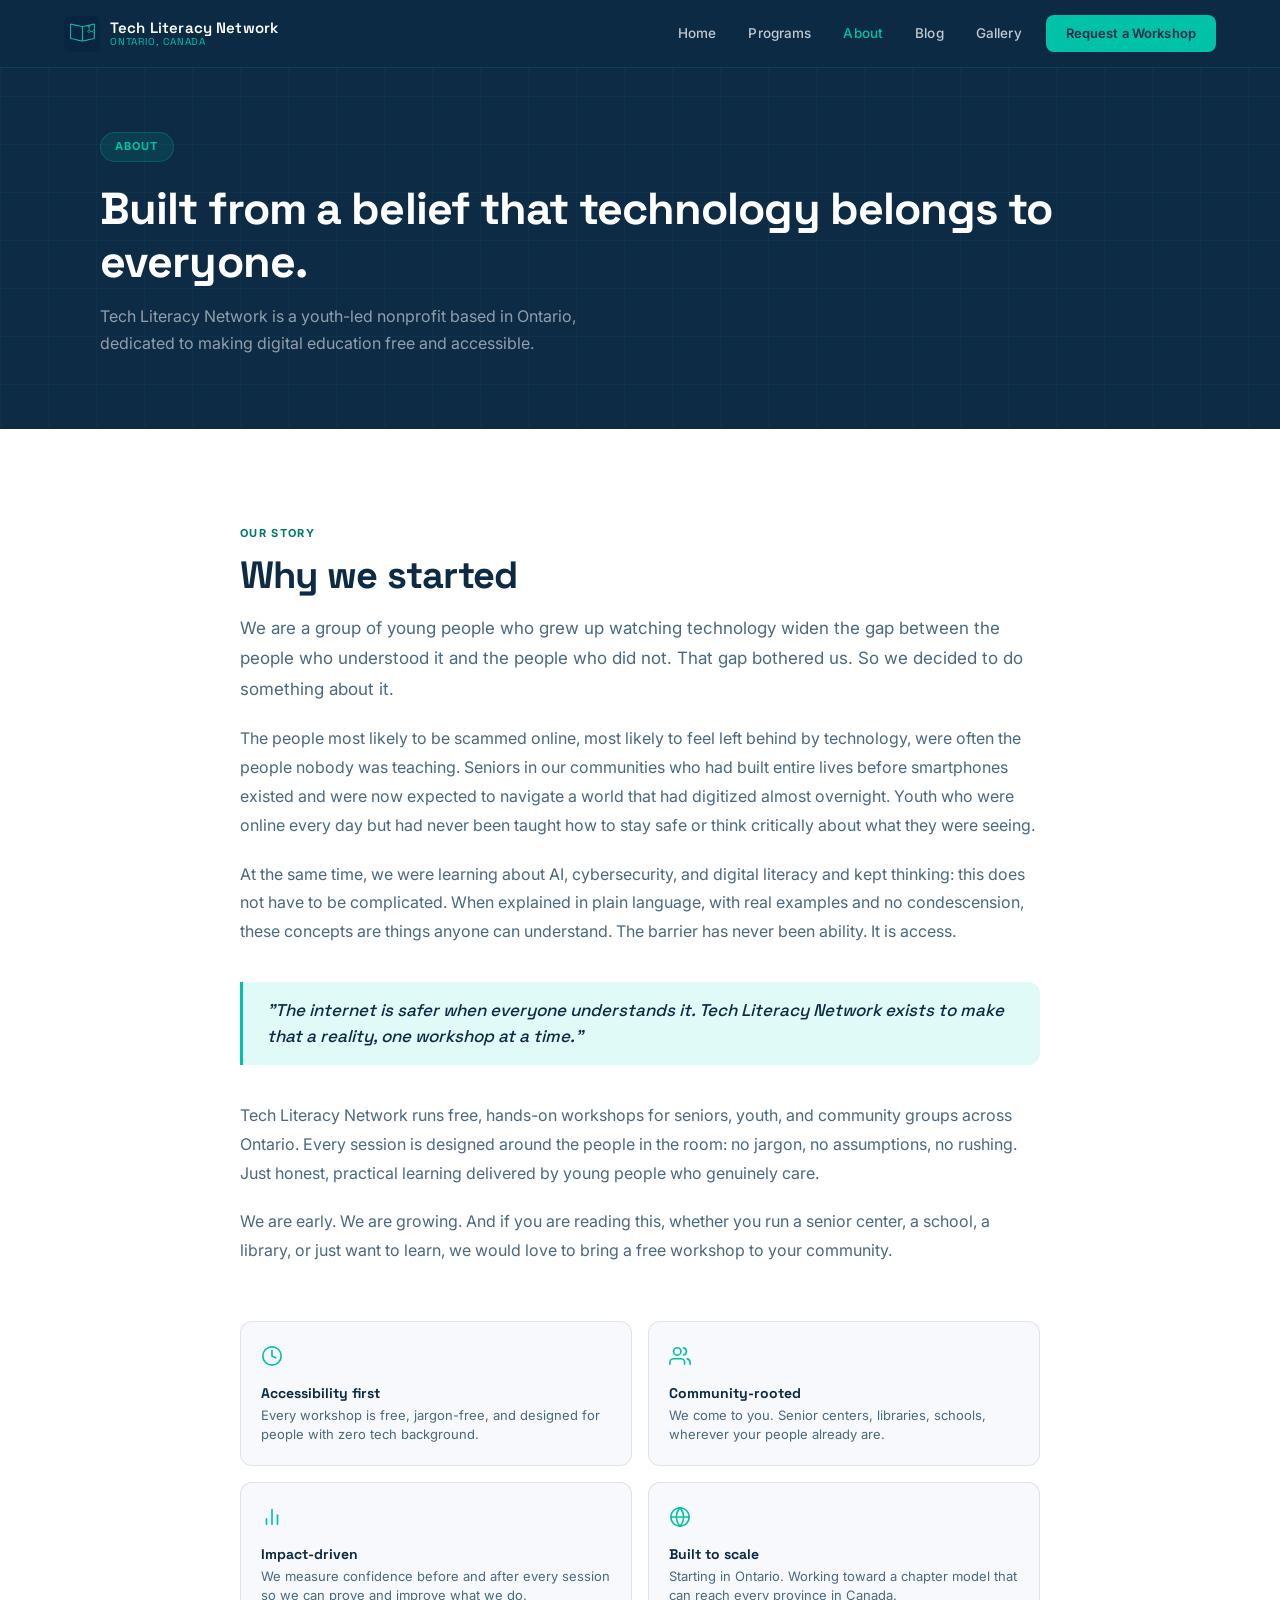
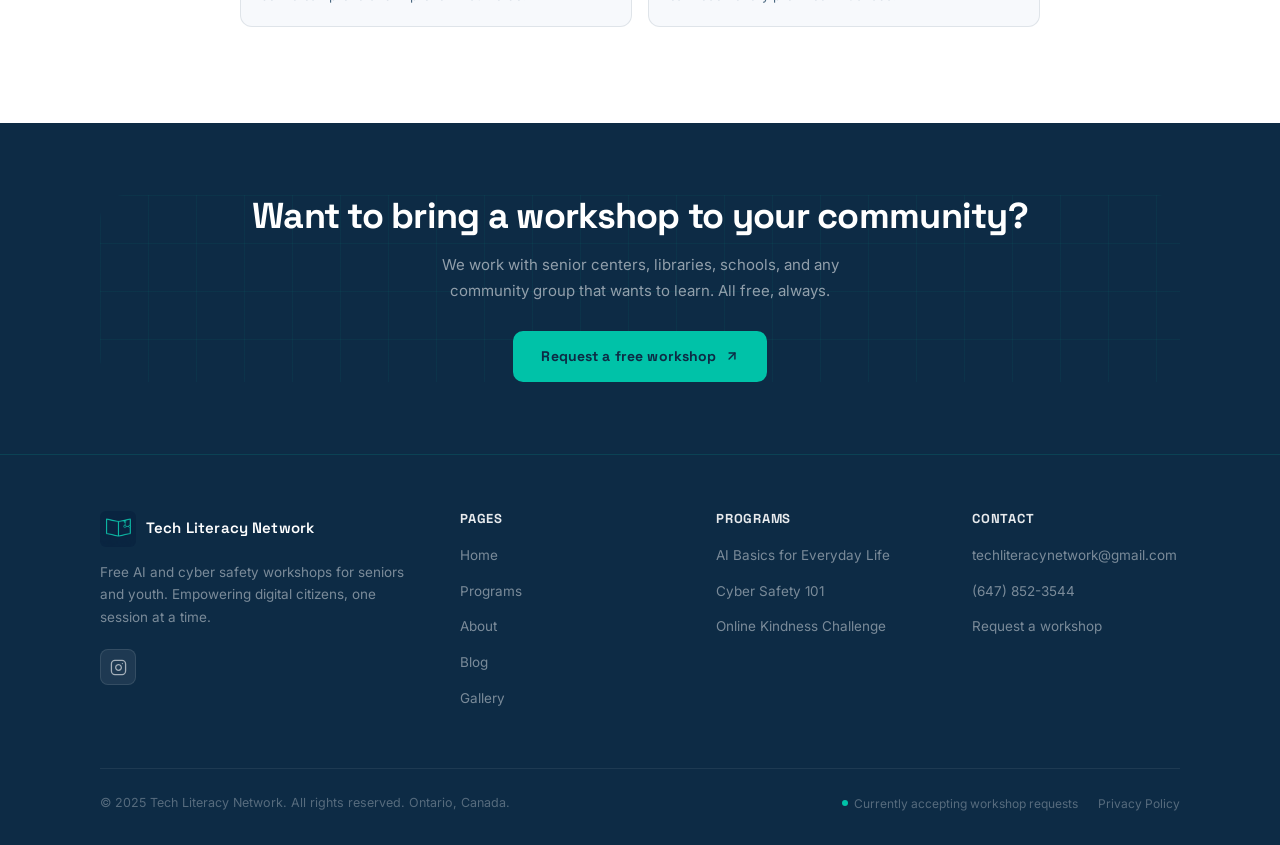
==== commit 4676ac6c: "Update footer brand text in about.html Removed the location text from the footer brand." ====
--- a/about.html
+++ b/about.html
@@ -113,7 +113,7 @@
       <div class="footer-brand">
         <a class="nav-brand" href="/" style="margin-bottom:0">
           <img src="/logo.png" width="36" height="36" alt="Tech Literacy Network logo" style="display:block;border-radius:6px">
-          <div class="nav-brand-text" style="color:white">Tech Literacy Network<span>Ontario, Canada</span></div>
+          <div class="nav-brand-text" style="color:white">Tech Literacy Network</div>
         </a>
         <p>Free AI and cyber safety workshops for seniors and youth. Empowering digital citizens, one session at a time.</p>
         <div class="footer-social">
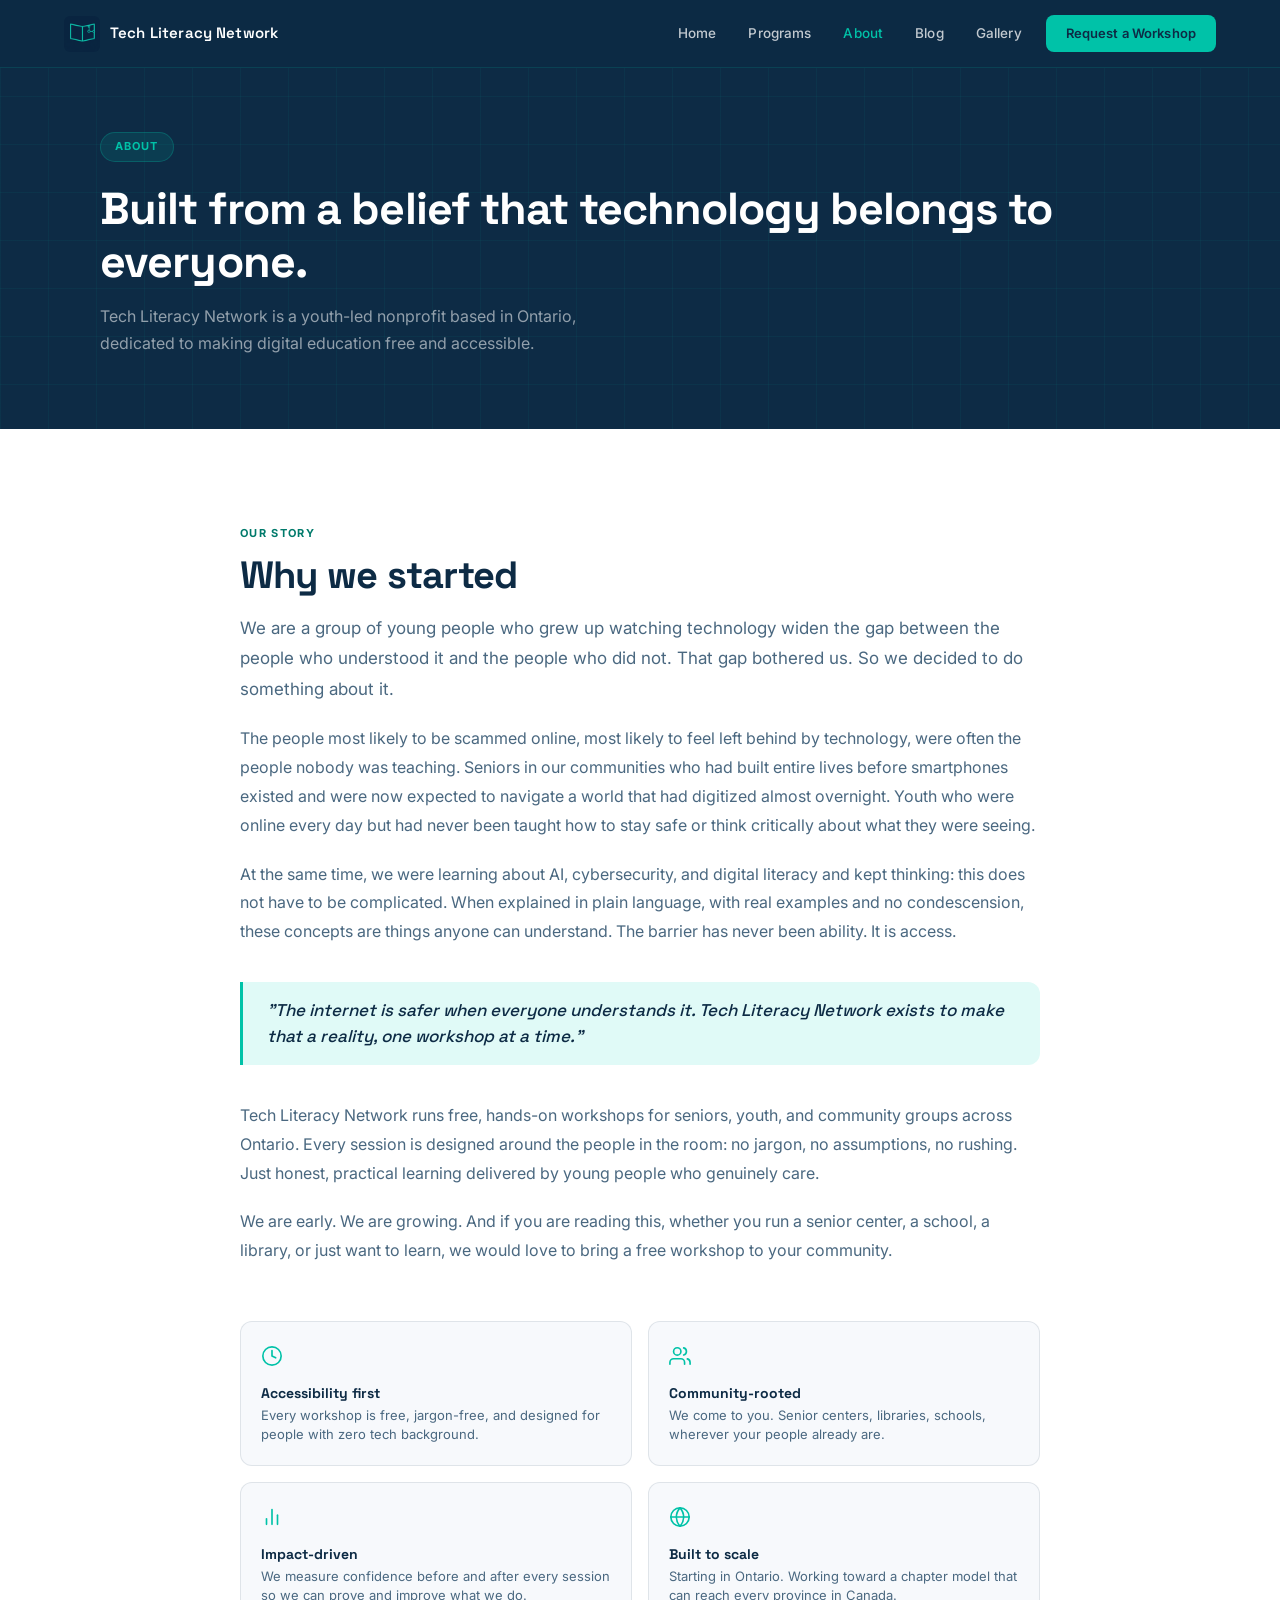
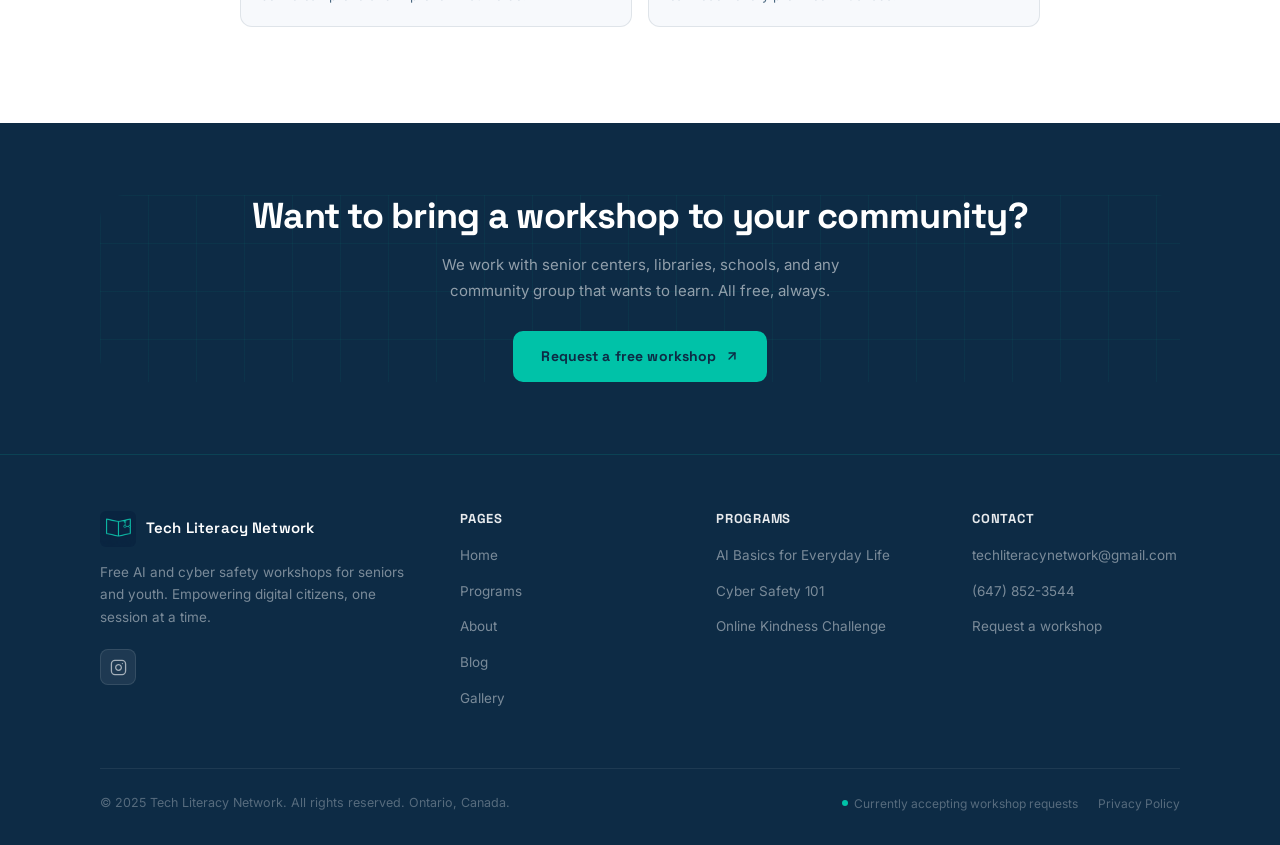
==== commit a43247a9: "Update navigation brand text in about.html Removed location text from the navigation brand." ====
--- a/about.html
+++ b/about.html
@@ -18,7 +18,7 @@
 <nav id="main-nav">
   <a class="nav-brand" href="/">
     <img src="/logo.png" width="36" height="36" alt="Tech Literacy Network logo" style="display:block;border-radius:6px">
-    <div class="nav-brand-text">Tech Literacy Network<span>Ontario, Canada</span></div>
+    <div class="nav-brand-text">Tech Literacy Network</div>
   </a>
   <ul class="nav-links" id="nav-links">
     <li><a href="/">Home</a></li>
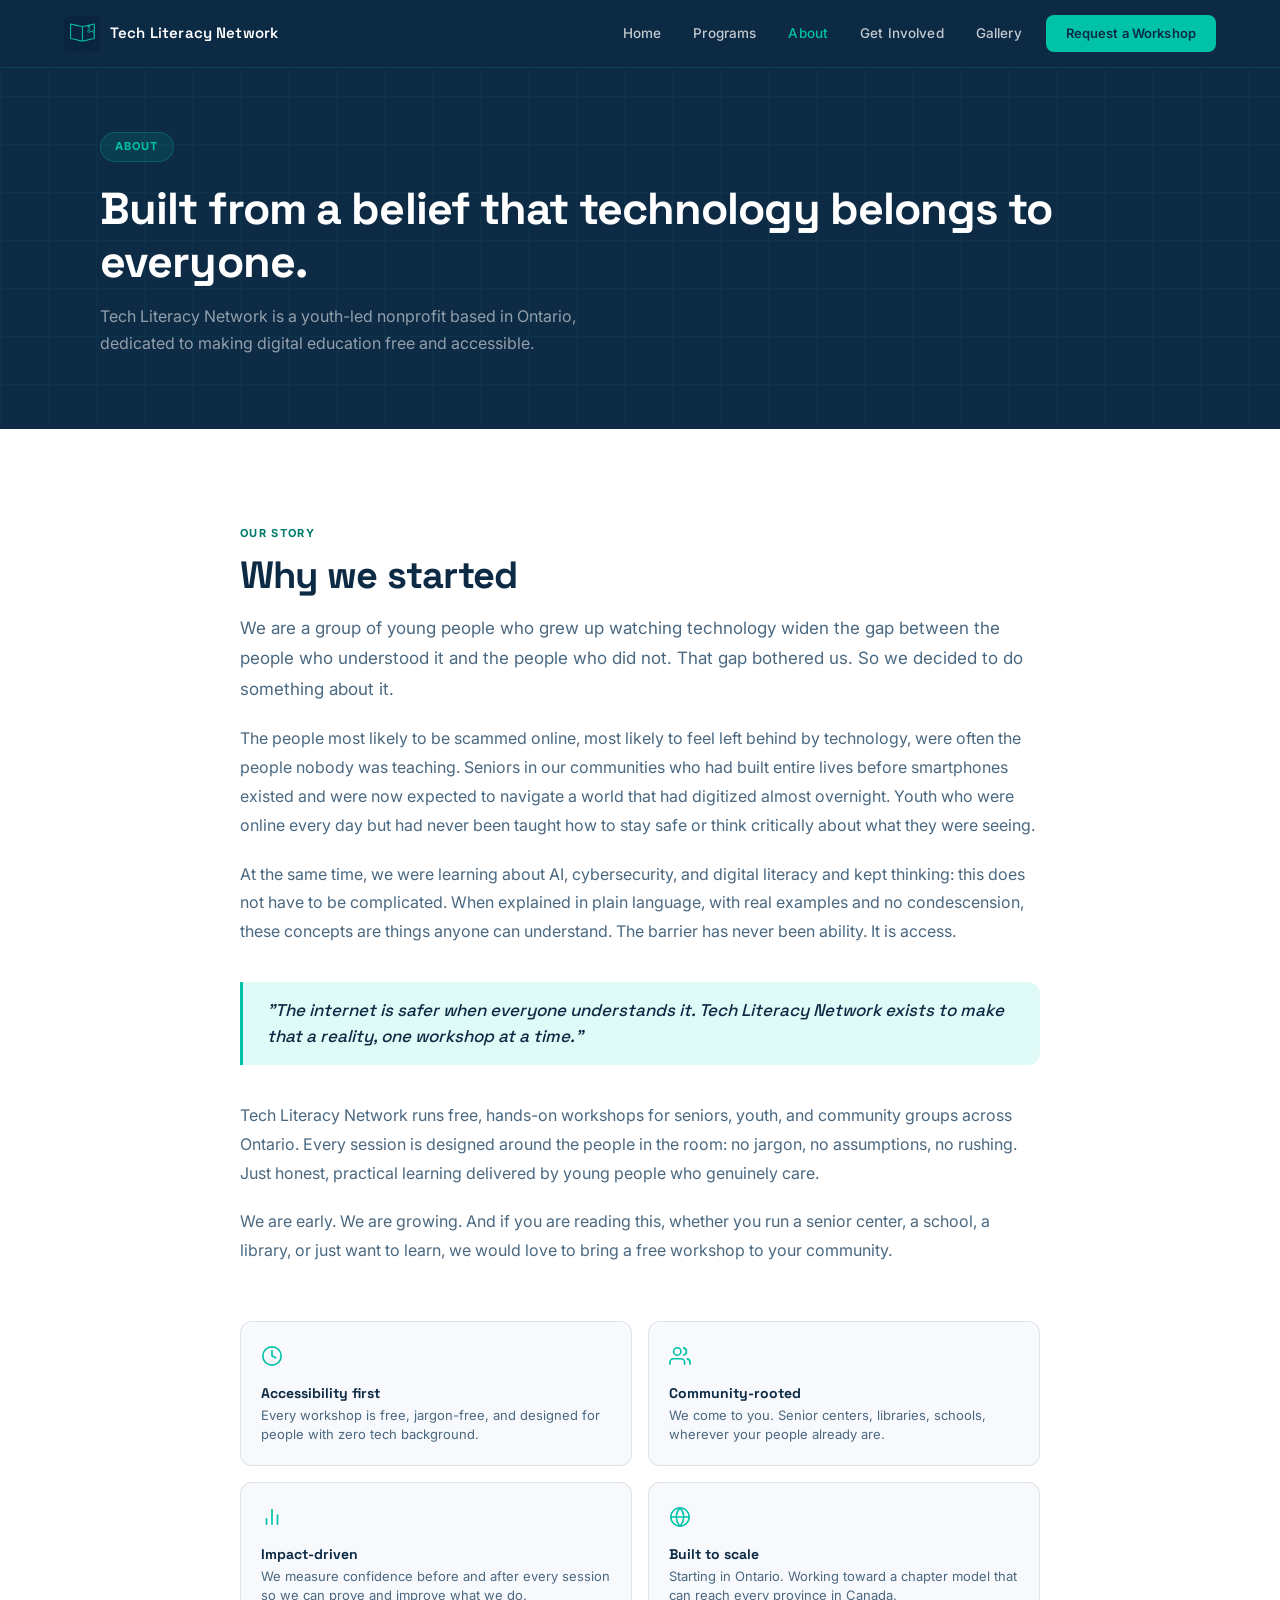
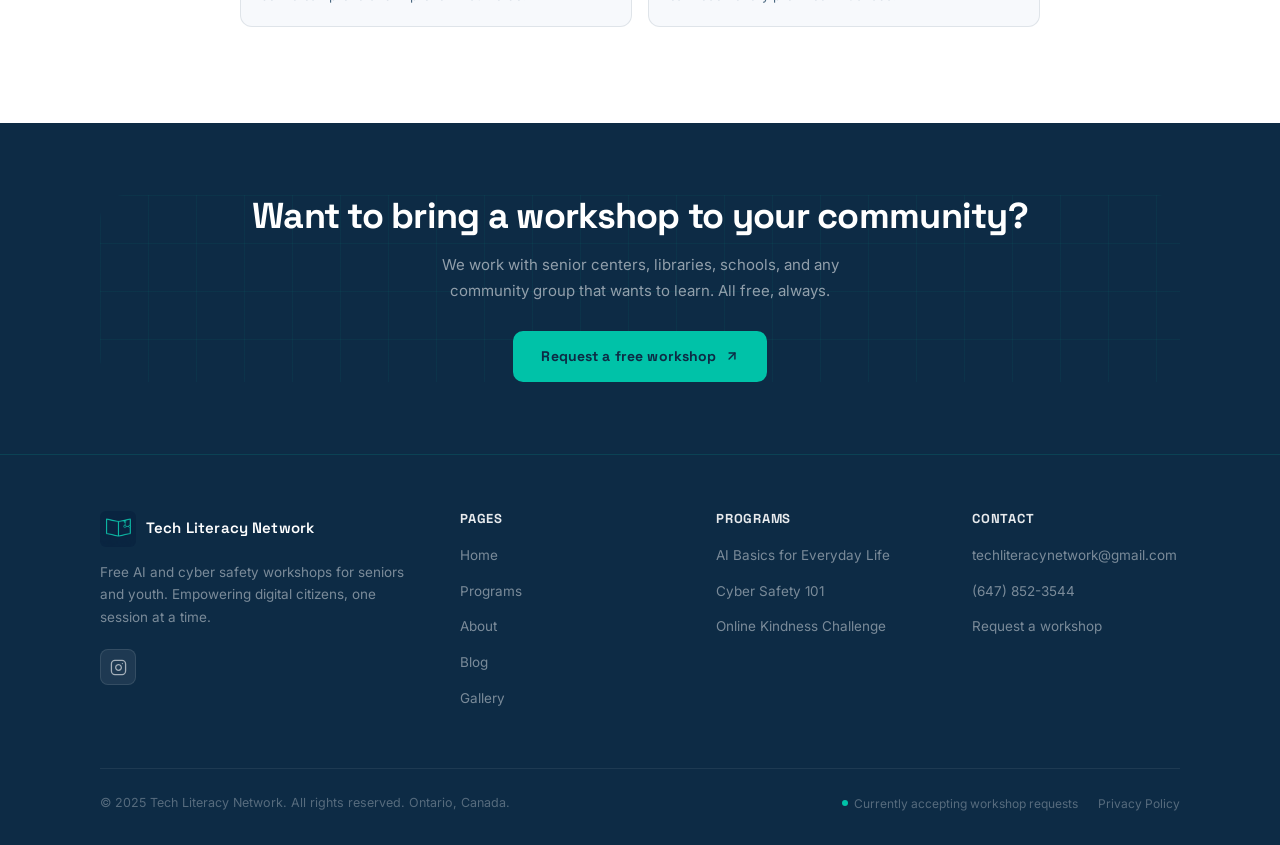
==== commit 91211aa1: "Update navigation links in about.html Replaced 'Blog' link with 'Get Involved' link in navigation." ====
--- a/about.html
+++ b/about.html
@@ -3,7 +3,7 @@
 <head>
 <meta charset="UTF-8">
 <meta name="viewport" content="width=device-width, initial-scale=1.0">
-<title>About — Tech Literacy Network</title>
+<title>About - Tech Literacy Network</title>
 <link rel="stylesheet" href="/style.css">
 <!-- Google Analytics: replace G-XXXXXXXXXX with your real Measurement ID -->
 <script async src="https://www.googletagmanager.com/gtag/js?id=G-XXXXXXXXXX"></script>
@@ -24,7 +24,7 @@
     <li><a href="/">Home</a></li>
     <li><a href="/programs">Programs</a></li>
     <li><a href="/about" class="active">About</a></li>
-    <li><a href="/blog">Blog</a></li>
+    <li><a href="/getinvolved">Get Involved</a></li>
     <li><a href="/gallery">Gallery</a></li>
     <li><a href="/contact" class="nav-cta">Request a Workshop</a></li>
   </ul>
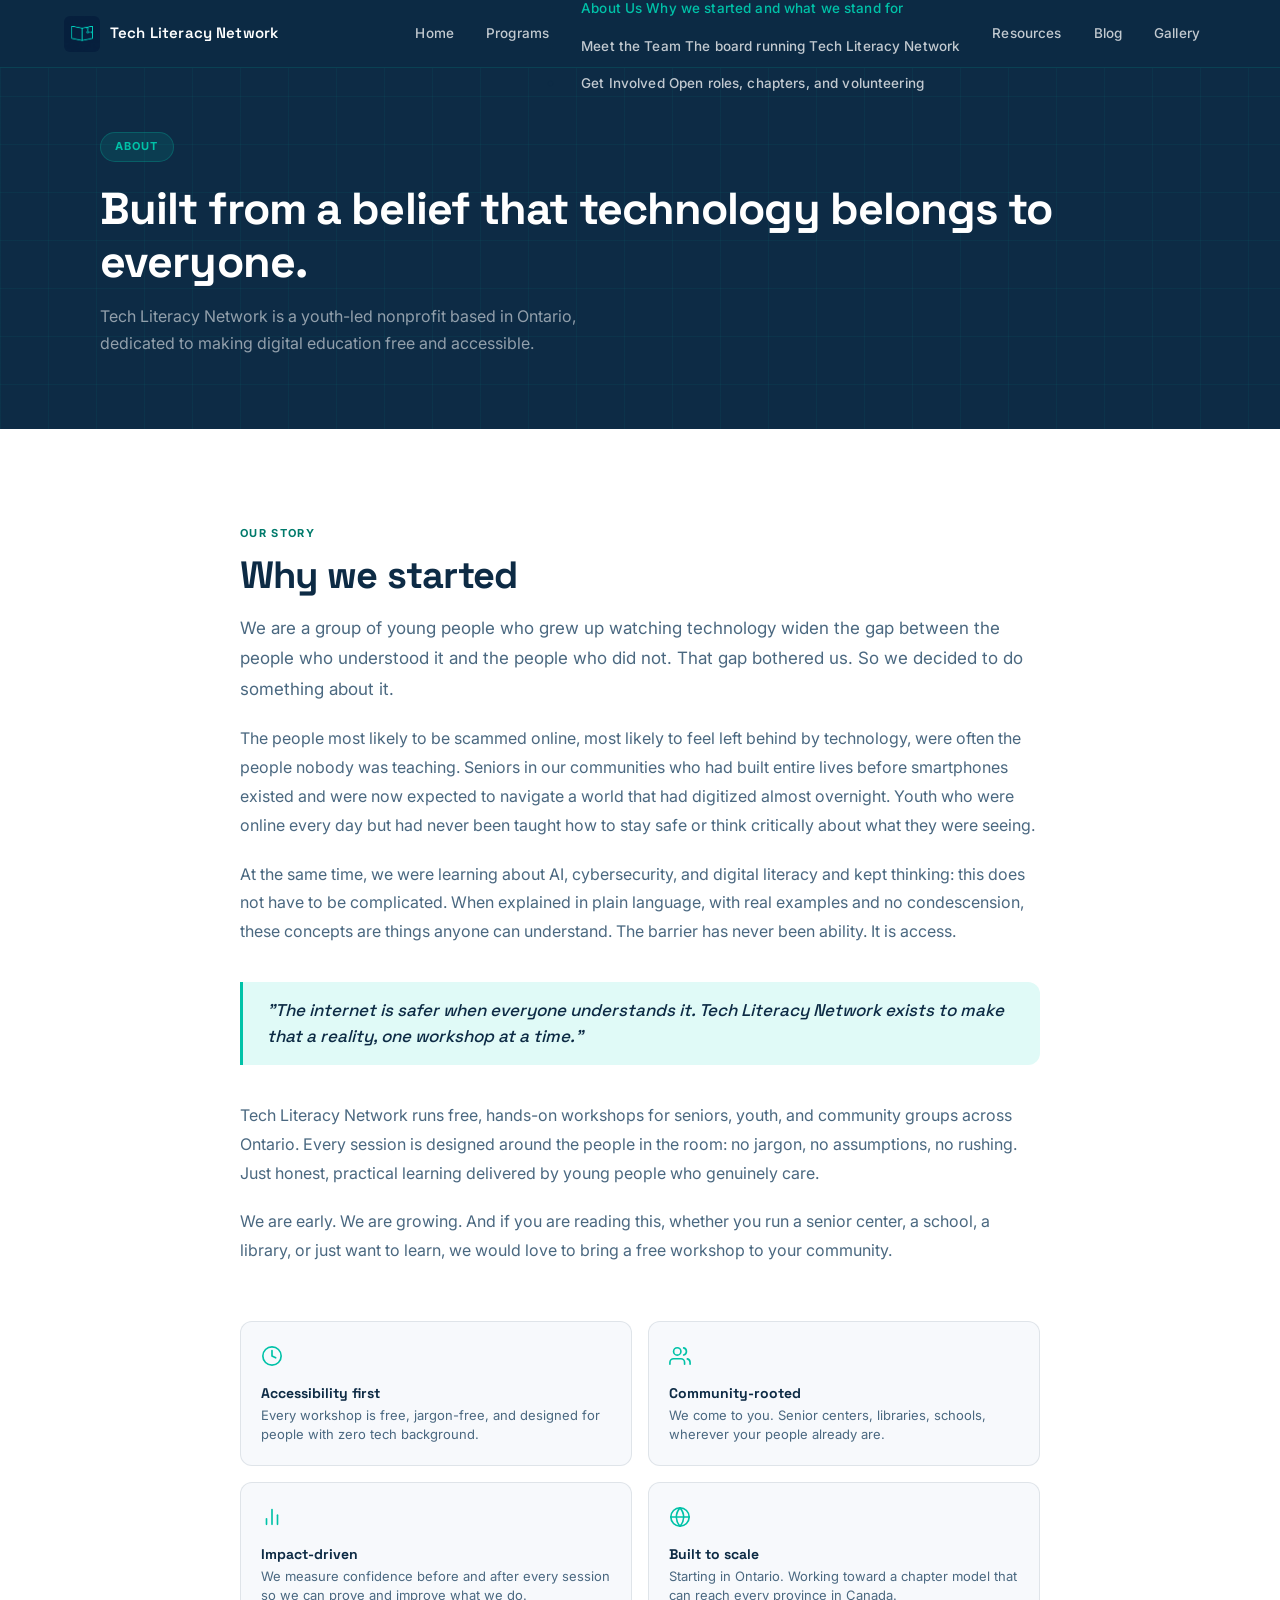
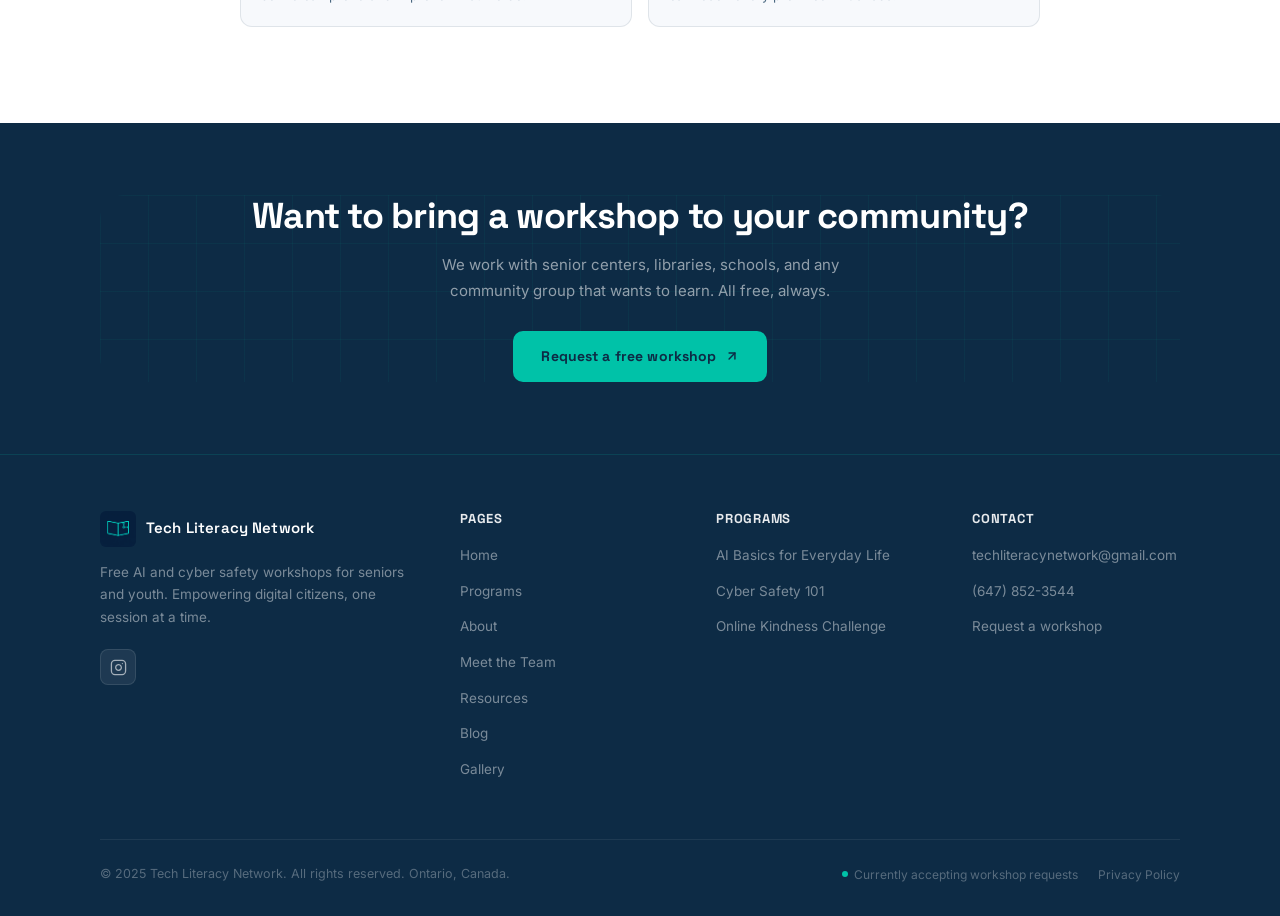
==== commit 47033ed0: "Enhance navigation with dropdown for About section Updated navigation menu to include dropdown for A" ====
--- a/about.html
+++ b/about.html
@@ -4,6 +4,10 @@
 <meta charset="UTF-8">
 <meta name="viewport" content="width=device-width, initial-scale=1.0">
 <title>About - Tech Literacy Network</title>
+<link rel="icon" type="image/x-icon" href="/favicon.ico">
+<link rel="icon" type="image/png" sizes="16x16" href="/favicon-16x16.png">
+<link rel="icon" type="image/png" sizes="32x32" href="/favicon-32x32.png">
+<link rel="apple-touch-icon" sizes="180x180" href="/apple-touch-icon.png">
 <link rel="stylesheet" href="/style.css">
 <!-- Google Analytics: replace G-XXXXXXXXXX with your real Measurement ID -->
 <script async src="https://www.googletagmanager.com/gtag/js?id=G-XXXXXXXXXX"></script>
@@ -23,10 +27,28 @@
   <ul class="nav-links" id="nav-links">
     <li><a href="/">Home</a></li>
     <li><a href="/programs">Programs</a></li>
-    <li><a href="/about" class="active">About</a></li>
-    <li><a href="/getinvolved">Get Involved</a></li>
+    <li class="nav-item-drop" id="nav-about">
+      <button class="nav-drop-toggle active" id="nav-about-toggle" aria-expanded="false" aria-controls="nav-about-menu">About
+        <svg class="nav-caret" width="11" height="11" viewBox="0 0 24 24" fill="none" stroke="currentColor" stroke-width="2.6" stroke-linecap="round" stroke-linejoin="round"><polyline points="6 9 12 15 18 9"/></svg>
+      </button>
+      <ul class="nav-drop" id="nav-about-menu">
+        <li><a href="/about" class="active">
+          <span class="nav-drop-label">About Us</span>
+          <span class="nav-drop-sub">Why we started and what we stand for</span>
+        </a></li>
+        <li><a href="/team">
+          <span class="nav-drop-label">Meet the Team</span>
+          <span class="nav-drop-sub">The board running Tech Literacy Network</span>
+        </a></li>
+        <li><a href="/getinvolved">
+          <span class="nav-drop-label">Get Involved</span>
+          <span class="nav-drop-sub">Open roles, chapters, and volunteering</span>
+        </a></li>
+      </ul>
+    </li>
+    <li><a href="/resources">Resources</a></li>
+    <li><a href="/blog">Blog</a></li>
     <li><a href="/gallery">Gallery</a></li>
-    <li><a href="/contact" class="nav-cta">Request a Workshop</a></li>
   </ul>
   <button class="nav-toggle" id="nav-toggle" aria-label="Toggle menu">
     <span></span><span></span><span></span>
@@ -128,6 +150,8 @@
           <li><a href="/">Home</a></li>
           <li><a href="/programs">Programs</a></li>
           <li><a href="/about">About</a></li>
+          <li><a href="/team">Meet the Team</a></li>
+          <li><a href="/resources">Resources</a></li>
           <li><a href="/blog">Blog</a></li>
           <li><a href="/gallery">Gallery</a></li>
         </ul>
@@ -158,10 +182,6 @@
     </div>
   </div>
 </footer>
-<script>
-  document.getElementById('nav-toggle').addEventListener('click', function() {
-    document.getElementById('nav-links').classList.toggle('open');
-  });
-</script>
+<script src="/nav.js"></script>
 </body>
 </html>
--- a/style.css
+++ b/style.css
@@ -200,6 +200,7 @@
 .form-group { display: flex; flex-direction: column; gap: 6px; margin-bottom: 16px; }
 .form-group.full { grid-column: span 2; }
 .form-group label { font-size: 12.5px; font-weight: 600; color: var(--navy); letter-spacing: 0.02em; }
+.required-mark { color: #E5484D; margin-left: 2px; font-weight: 700; }
 .form-group input, .form-group select, .form-group textarea { width: 100%; padding: 11px 14px; border: 1.5px solid var(--border-strong); border-radius: 10px; font-family: 'Inter', sans-serif; font-size: 14px; color: var(--navy); background: var(--white); outline: none; transition: border-color 0.2s; -webkit-appearance: none; }
 .form-group input:focus, .form-group select:focus, .form-group textarea:focus { border-color: var(--teal); box-shadow: 0 0 0 3px rgba(0,194,168,0.12); }
 .form-group textarea { resize: vertical; min-height: 110px; }
@@ -210,6 +211,35 @@
 .form-success-icon { width: 64px; height: 64px; border-radius: 50%; background: var(--aqua); border: 2px solid var(--teal); display: flex; align-items: center; justify-content: center; margin: 0 auto 16px; }
 .form-success h3 { font-size: 22px; font-weight: 700; color: var(--navy); margin-bottom: 8px; }
 .form-success p { font-size: 14px; color: var(--text-secondary); line-height: 1.6; }
+
+/* BOARD / GET INVOLVED */
+.board-grid { display: grid; grid-template-columns: repeat(3, 1fr); gap: 20px; margin-top: 36px; }
+.board-card { background: var(--white); border: 1px solid var(--border); border-radius: 16px; padding: 30px 26px; position: relative; transition: border-color 0.2s, transform 0.2s; }
+.board-card:hover { border-color: var(--teal); transform: translateY(-3px); }
+.board-card-number { width: 44px; height: 44px; border-radius: 50%; border: 2px solid var(--teal); display: flex; align-items: center; justify-content: center; font-family: 'Space Grotesk', sans-serif; font-weight: 700; color: var(--teal); font-size: 15px; margin-bottom: 20px; }
+.board-card-title { font-family: 'Space Grotesk', sans-serif; font-size: 19px; font-weight: 700; color: var(--navy); margin-bottom: 10px; letter-spacing: -0.01em; }
+.board-card-desc { font-size: 14px; color: var(--text-secondary); line-height: 1.65; }
+.board-apply-link { margin-top: 18px; font-family: 'Space Grotesk', sans-serif; font-size: 13px; font-weight: 700; color: var(--teal-dim); background: none; border: none; padding: 0; cursor: pointer; display: inline-flex; align-items: center; gap: 4px; transition: gap 0.2s, color 0.2s; }
+.board-apply-link:hover { color: var(--teal); gap: 8px; }
+.board-apply-wrap { max-width: 640px; margin: 0 auto; }
+.role-jump-row { display: flex; flex-wrap: wrap; gap: 10px; justify-content: center; margin: 32px auto 0; max-width: 900px; }
+.role-jump-pill { font-family: 'Space Grotesk', sans-serif; font-size: 13px; font-weight: 600; color: var(--teal-dim); background: var(--aqua); border: 1px solid rgba(0,194,168,0.25); border-radius: 100px; padding: 9px 18px; text-decoration: none; transition: background 0.2s, color 0.2s; scroll-margin-top: 90px; }
+.role-jump-pill:hover { background: var(--teal); color: var(--navy); }
+.role-section-anchor { scroll-margin-top: 90px; }
+
+/* BOARD APPLICATION MODALS */
+.board-modal-overlay { position: fixed; inset: 0; background: rgba(13,43,69,0.75); backdrop-filter: blur(4px); display: none; z-index: 999; overflow-y: auto; padding: 48px 20px; }
+.board-modal-overlay.open { display: block; }
+.board-modal { background: var(--white); border-radius: 20px; padding: 40px 36px; max-width: 560px; width: 100%; margin: 0 auto; position: relative; animation: modalIn 0.22s ease; }
+@keyframes modalIn { from { opacity: 0; transform: translateY(14px); } to { opacity: 1; transform: translateY(0); } }
+.board-modal-close { position: absolute; top: 18px; right: 18px; width: 34px; height: 34px; border-radius: 50%; background: var(--cool-white); border: 1px solid var(--border); display: flex; align-items: center; justify-content: center; cursor: pointer; color: var(--navy); transition: background 0.2s, border-color 0.2s; }
+.board-modal-close:hover { background: var(--aqua); border-color: var(--teal); }
+.board-modal-tag { display: inline-block; background: rgba(0,194,168,0.12); border: 1px solid rgba(0,194,168,0.25); color: var(--teal-dim); font-size: 11px; font-weight: 700; letter-spacing: 0.08em; text-transform: uppercase; padding: 5px 12px; border-radius: 100px; margin-bottom: 14px; }
+.board-modal h3 { font-family: 'Space Grotesk', sans-serif; font-size: 24px; font-weight: 700; color: var(--navy); margin-bottom: 8px; letter-spacing: -0.01em; }
+.board-modal-desc { font-size: 14px; color: var(--text-secondary); line-height: 1.6; margin-bottom: 26px; }
+.board-checkbox-group { display: flex; flex-direction: column; gap: 10px; margin-top: 4px; }
+.form-group .board-checkbox-row { display: flex; align-items: center; gap: 10px; font-size: 14px; font-weight: 400; color: var(--navy); letter-spacing: normal; text-transform: none; cursor: pointer; }
+.form-group .board-checkbox-row input { width: 17px; height: 17px; min-width: 17px; accent-color: var(--teal); cursor: pointer; margin: 0; }
 
 /* FOOTER */
 footer { background: var(--navy); padding: 56px 5% 32px; border-top: 1px solid rgba(0,194,168,0.15); }
@@ -254,8 +284,10 @@
   .nav-toggle { display: flex; }
   .trust-bar-inner { gap: 24px; }
   .about-values { grid-template-columns: 1fr; }
+  .board-grid { grid-template-columns: 1fr 1fr; }
 }
 @media (max-width: 580px) {
+  .board-grid { grid-template-columns: 1fr; }
   section { padding: 64px 5%; }
   .footer-top { grid-template-columns: 1fr; }
   .gallery-grid { grid-template-columns: 1fr; }
